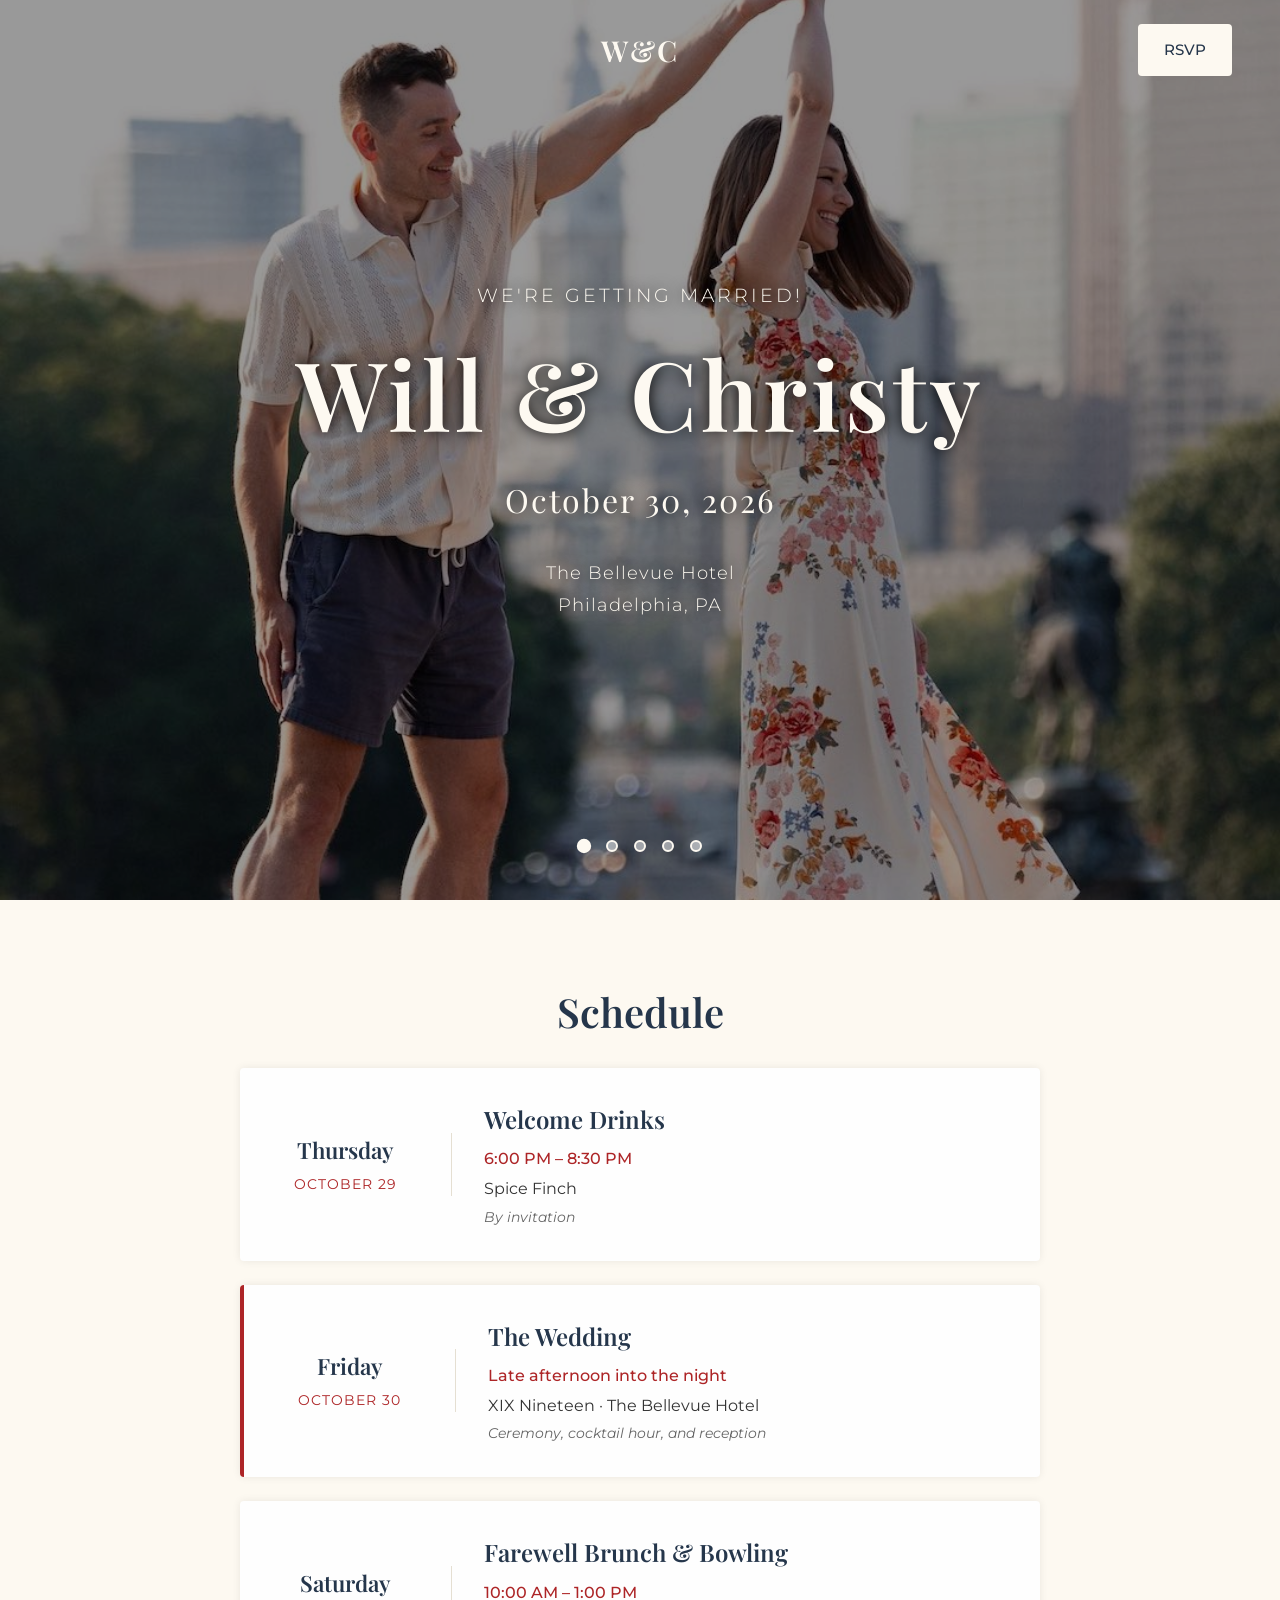
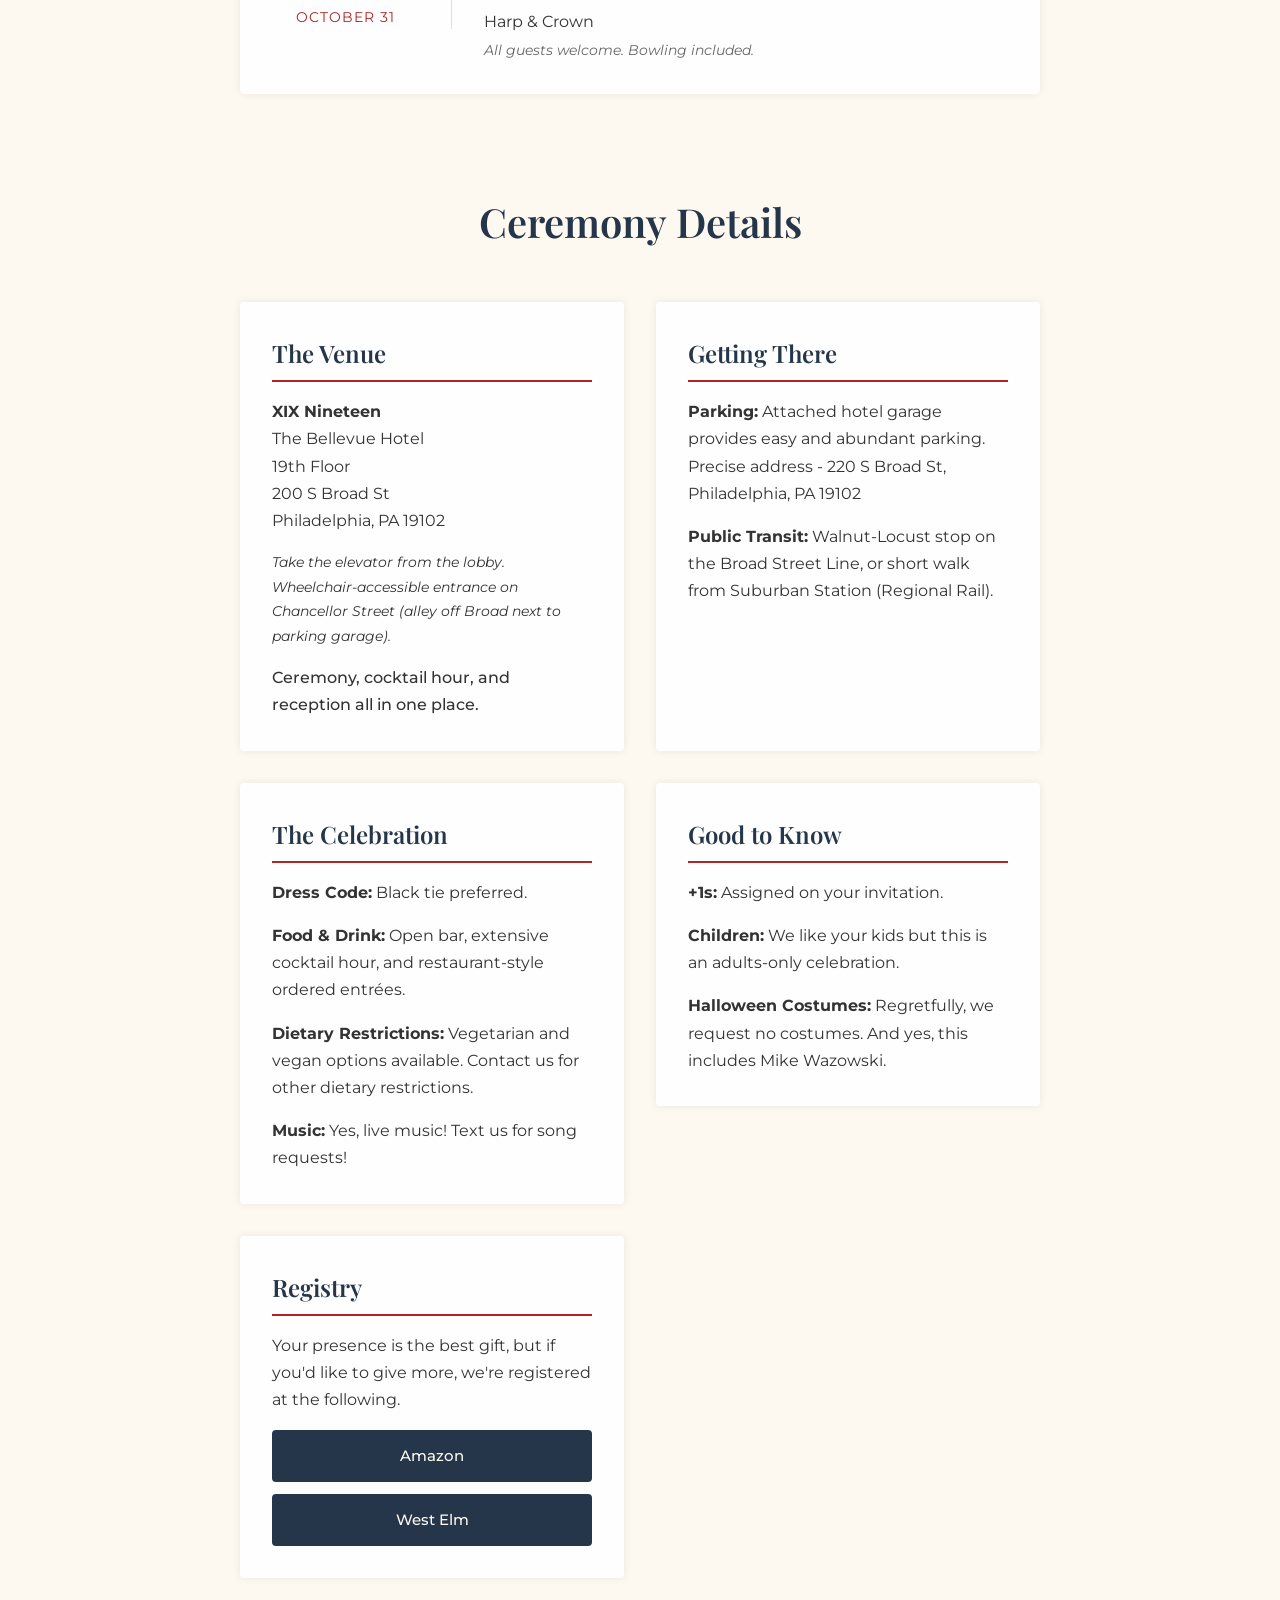
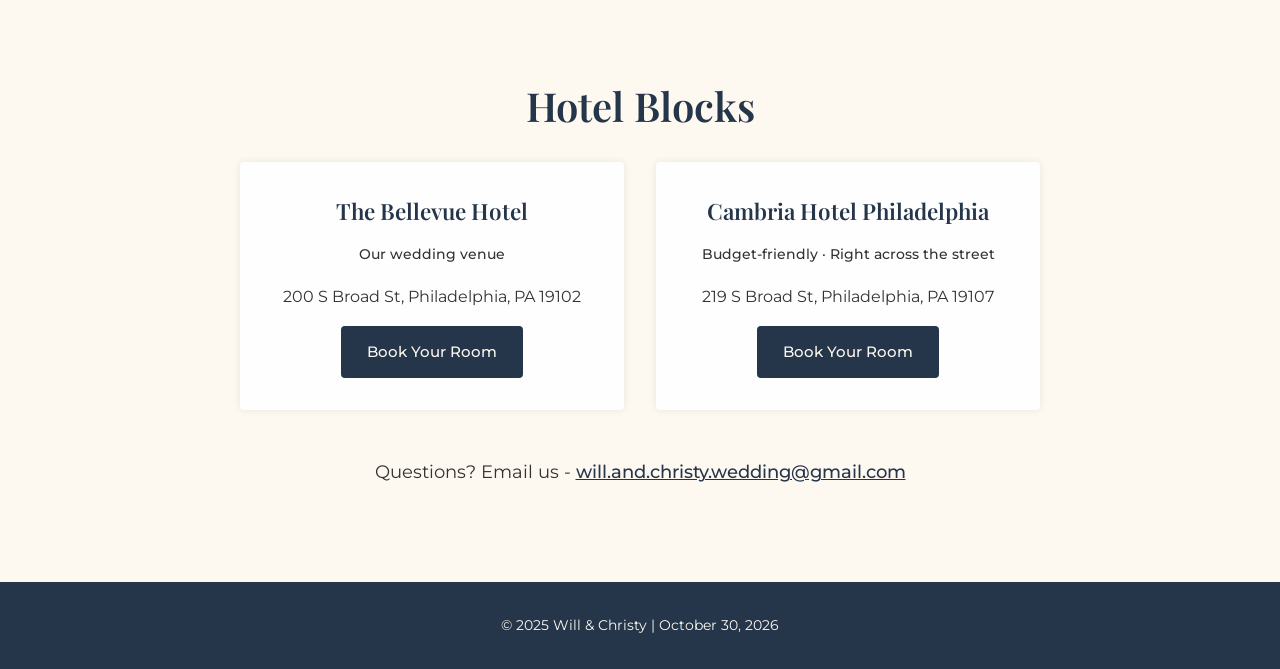
==== index.html @ dd98f9e8 "RSVP functionality" ====
<!DOCTYPE html>
<html lang="en">
<head>
    <meta charset="UTF-8">
    <meta name="viewport" content="width=device-width, initial-scale=1.0">
    <title>Will & Christy | October 30, 2026</title>
    <link rel="icon" href="favicon.svg" type="image/svg+xml">
    <link rel="preconnect" href="https://fonts.googleapis.com">
    <link rel="preconnect" href="https://fonts.gstatic.com" crossorigin>
    <link href="https://fonts.googleapis.com/css2?family=Playfair+Display:wght@400;500;600;700&family=Montserrat:wght@300;400;500;600&display=swap" rel="stylesheet">
    <link rel="stylesheet" href="styles.css">
</head>
<body>
    <nav class="navbar">
        <div class="nav-left"></div>
        <div class="nav-center">
            <div class="logo">W&C</div>
        </div>
        <div class="nav-right">
            <a href="rsvp.html" class="cta-button">RSVP</a>
        </div>
    </nav>

    <section class="hero">
        <div class="hero-overlay"></div>
        <div class="hero-content">
            <p class="hero-subtitle">We're getting married!</p>
            <h1 class="hero-title">Will & Christy</h1>
            <p class="hero-date">October 30, 2026</p>
            <p class="hero-location">The Bellevue Hotel<br>Philadelphia, PA</p>
        </div>
        <div class="carousel-indicators">
            <button class="carousel-dot active" data-slide="0"></button>
            <button class="carousel-dot" data-slide="1"></button>
            <button class="carousel-dot" data-slide="2"></button>
            <button class="carousel-dot" data-slide="3"></button>
            <button class="carousel-dot" data-slide="4"></button>
        </div>
    </section>

    <section id="schedule" class="schedule-section">
        <div class="container">
            <h2>Schedule</h2>
            <div class="schedule-list">
                <div class="schedule-item">
                    <div class="schedule-date">
                        <span class="schedule-day">Thursday</span>
                        <span class="schedule-month">October 29</span>
                    </div>
                    <div class="schedule-details">
                        <h3>Welcome Drinks</h3>
                        <p class="schedule-time">6:00 PM &ndash; 8:30 PM</p>
                        <p class="schedule-location">Spice Finch</p>
                        <p class="schedule-note">By invitation</p>
                    </div>
                </div>
                <div class="schedule-item schedule-item-highlight">
                    <div class="schedule-date">
                        <span class="schedule-day">Friday</span>
                        <span class="schedule-month">October 30</span>
                    </div>
                    <div class="schedule-details">
                        <h3>The Wedding</h3>
                        <p class="schedule-time">Late afternoon into the night</p>
                        <p class="schedule-location">XIX Nineteen &middot; The Bellevue Hotel</p>
                        <p class="schedule-note">Ceremony, cocktail hour, and reception</p>
                    </div>
                </div>
                <div class="schedule-item">
                    <div class="schedule-date">
                        <span class="schedule-day">Saturday</span>
                        <span class="schedule-month">October 31</span>
                    </div>
                    <div class="schedule-details">
                        <h3>Farewell Brunch & Bowling</h3>
                        <p class="schedule-time">10:00 AM &ndash; 1:00 PM</p>
                        <p class="schedule-location">Harp &amp; Crown</p>
                        <p class="schedule-note">All guests welcome. Bowling included.</p>
                    </div>
                </div>
            </div>
        </div>
    </section>

    <section class="details-section">
        <div class="container">
            <h2>Ceremony Details</h2>
            <div class="details-grid">
                <div class="detail-card">
                    <h3>The Venue</h3>
                    <p><strong>XIX Nineteen</strong><br>
                    The Bellevue Hotel<br>
                    19th Floor<br>
                    200 S Broad St<br>
                    Philadelphia, PA 19102</p>
                    <p class="detail-note">Take the elevator from the lobby. Wheelchair-accessible entrance on Chancellor Street (alley off Broad next to parking garage).</p>
                    <p class="detail-highlight">Ceremony, cocktail hour, and reception all in one place.</p>
                </div>

                <div class="detail-card">
                    <h3>Getting There</h3>
                    <p><strong>Parking:</strong> Attached hotel garage provides easy and abundant parking. Precise address - 220 S Broad St, Philadelphia, PA 19102</p>
                    <p><strong>Public Transit:</strong> Walnut-Locust stop on the Broad Street Line, or short walk from Suburban Station (Regional Rail).</p>
                </div>

                <div class="detail-card">
                    <h3>The Celebration</h3>
                    <p><strong>Dress Code:</strong> Black tie preferred.</p>
                    <p><strong>Food & Drink:</strong> Open bar, extensive cocktail hour, and restaurant-style ordered entrées.</p>
                    <p><strong>Dietary Restrictions:</strong> Vegetarian and vegan options available. Contact us for other dietary restrictions.</p>
                    <p><strong>Music:</strong> Yes, live music! Text us for song requests!</p>
                </div>

                <div class="detail-card halloween-card">
                    <img src="images/mike.png" alt="" class="mike-easter-egg">
                    <div class="card-content">
                        <h3>Good to Know</h3>
                        <p><strong>+1s:</strong> Assigned on your invitation.</p>
                        <p><strong>Children:</strong> We like your kids but this is an adults-only celebration.</p>
                        <p><strong>Halloween Costumes:</strong> Regretfully, we request no costumes. And yes, this includes Mike Wazowski.</p>
                    </div>
                </div>

                <div class="detail-card" id="registry">
                    <h3>Registry</h3>
                    <p>Your presence is the best gift, but if you'd like to give more, we're registered at the following.</p>
                    <div class="registry-links">
                        <a href="https://www.amazon.com/wedding/guest-view/2G6F0U8JS3A0" target="_blank" rel="noopener noreferrer" class="registry-link">Amazon</a>
                        <a href="https://www.westelm.com/registry/jnvdwx8xzk/registry-list.html" target="_blank" rel="noopener noreferrer" class="registry-link">West Elm</a>
                    </div>
                </div>
            </div>
        </div>
    </section>

    <section id="hotels" class="hotel-section">
        <div class="container">
            <h2>Hotel Blocks</h2>
            <div class="hotel-grid">
                <div class="hotel-card">
                    <h3>The Bellevue Hotel</h3>
                    <p class="hotel-highlight">Our wedding venue</p>
                    <p>200 S Broad St, Philadelphia, PA 19102</p>
                    <a href="https://www.hyatt.com/events/en-US/group-booking/PHLPH/G-COVE" target="_blank" rel="noopener noreferrer" class="hotel-book-button">Book Your Room</a>
                </div>
                <div class="hotel-card">
                    <h3>Cambria Hotel Philadelphia</h3>
                    <p class="hotel-highlight">Budget-friendly &middot; Right across the street </p>
                    <p>219 S Broad St, Philadelphia, PA 19107</p>
                    <a href="https://www.choicehotels.com/reservations/groups/KO00Q4" target="_blank" rel="noopener noreferrer" class="hotel-book-button">Book Your Room</a>
                </div>
            </div>
            <p class="contact-note">Questions? Email us - <a href="mailto:will.and.christy.wedding@gmail.com">will.and.christy.wedding@gmail.com</a></p>
        </div>
    </section>

    <footer class="footer">
        <p>&copy; 2025 Will & Christy | October 30, 2026</p>
    </footer>

    <script src="js/main.js"></script>
    <script async src="https://www.googletagmanager.com/gtag/js?id=G-J6Q03JNS0K"></script>
    <script>window.dataLayer = window.dataLayer || [];function gtag(){dataLayer.push(arguments);}gtag('js', new Date());gtag('config', 'G-J6Q03JNS0K');</script>
</body>
</html>
---- styles.css ----
/* ===================================
   CSS Variables - Color Palette
   =================================== */
:root {
    --primary: #25364b;
    --light: #fdf9f1;
    --tertiary: #ad2527;
    --white: #FEFEFE;
    --hero-overlay: rgba(0, 0, 0, 0.4);
    --border-radius: 4px;
}

/* ===================================
   Global Styles
   =================================== */
* {
    margin: 0;
    padding: 0;
    box-sizing: border-box;
}

body {
    font-family: 'Montserrat', sans-serif;
    color: #333;
    line-height: 1.6;
}

h1, h2, h3, h4, h5, h6 {
    font-family: 'Playfair Display', serif;
    font-weight: 600;
}

a {
    text-decoration: none;
    color: inherit;
}

/* ===================================
   Navigation Bar
   =================================== */
.navbar {
    position: absolute;
    top: 0;
    left: 0;
    right: 0;
    display: flex;
    justify-content: space-between;
    align-items: center;
    padding: 1.5rem 3rem;
    z-index: 1000;
    background: transparent;
}

.nav-left,
.nav-center,
.nav-right {
    flex: 1;
}

.nav-center {
    display: flex;
    justify-content: center;
}

.nav-right {
    display: flex;
    justify-content: flex-end;
}

.logo {
    font-family: 'Playfair Display', serif;
    font-size: 1.8rem;
    font-weight: 600;
    color: var(--light);
    letter-spacing: 2px;
}

.cta-button {
    background-color: var(--light);
    color: var(--primary);
    padding: 0.75rem 1.5rem;
    border-radius: var(--border-radius);
    font-weight: 500;
    font-size: 0.95rem;
    transition: all 0.3s ease;
    border: 2px solid var(--light);
}

.cta-button:hover {
    background-color: transparent;
    color: var(--light);
    border-color: var(--light);
}

/* ===================================
   Hero Section
   =================================== */
.hero {
    position: relative;
    height: 100vh;
    display: flex;
    align-items: center;
    justify-content: center;
    background-image: url('images/hero-1-landscape.jpeg');
    background-size: cover;
    background-position: center;
    background-repeat: no-repeat;
}

@media (orientation: portrait) {
    .hero {
        background-image: url('images/hero-1-portrait.jpeg');
    }
}

.hero::before {
    content: '';
    position: absolute;
    top: 0;
    left: 0;
    right: 0;
    bottom: 0;
    background-size: cover;
    background-position: center;
    background-repeat: no-repeat;
    opacity: 0;
    transition: opacity 0.5s ease-in-out;
    z-index: 0;
}

.hero-overlay {
    position: absolute;
    top: 0;
    left: 0;
    right: 0;
    bottom: 0;
    background: var(--hero-overlay);
}

.hero-content {
    position: relative;
    z-index: 1;
    text-align: center;
    color: var(--light);
    padding: 2rem;
    text-shadow: 0px 0px 15px #000000;
}

.hero-subtitle {
    font-family: 'Montserrat', sans-serif;
    font-size: 1.2rem;
    font-weight: 300;
    letter-spacing: 3px;
    text-transform: uppercase;
    margin-bottom: 1.5rem;
}

.hero-title {
    font-family: 'Playfair Display', serif;
    font-size: 6rem;
    font-weight: 600;
    letter-spacing: 4px;
    margin-bottom: 1.5rem;
    line-height: 1.2;
}

.hero-date {
    font-family: 'Playfair Display', serif;
    font-size: 2rem;
    font-weight: 400;
    letter-spacing: 2px;
    margin-bottom: 2rem;
}

.hero-location {
    font-family: 'Montserrat', sans-serif;
    font-size: 1.1rem;
    font-weight: 300;
    letter-spacing: 1px;
    line-height: 1.8;
}

/* Carousel Indicators */
.carousel-indicators {
    position: absolute;
    bottom: 3rem;
    left: 50%;
    transform: translateX(-50%);
    display: flex;
    gap: 1rem;
    z-index: 2;
}

.carousel-dot {
    width: 12px;
    height: 12px;
    border-radius: 50%;
    background-color: rgba(255, 255, 255, 0.5);
    border: 2px solid var(--light);
    cursor: pointer;
    transition: all 0.3s ease;
    padding: 0;
}

.carousel-dot:hover {
    background-color: rgba(255, 255, 255, 0.8);
    transform: scale(1.2);
}

.carousel-dot.active {
    background-color: var(--light);
    transform: scale(1.2);
}

/* ===================================
   Event Details Section
   =================================== */
.details-section {
    padding: 3rem 2rem;
    background-color: var(--light);
}

.details-section h2 {
    font-size: 2.5rem;
    color: var(--primary);
    text-align: center;
    margin-bottom: 3rem;
}

.details-grid {
    display: grid;
    grid-template-columns: repeat(auto-fit, minmax(300px, 1fr));
    gap: 2rem;
    max-width: 1200px;
    margin: 0 auto;
}

.detail-card {
    background-color: var(--white);
    padding: 2rem;
    border-radius: var(--border-radius);
    box-shadow: 0 0 8px rgba(0, 0, 0, 0.08);
}

.detail-card h3 {
    font-size: 1.5rem;
    color: var(--primary);
    margin-bottom: 1rem;
    border-bottom: 2px solid var(--tertiary);
    padding-bottom: 0.5rem;
}

.detail-card p {
    margin-bottom: 1rem;
    line-height: 1.7;
    color: #333;
}

.detail-card p:last-child {
    margin-bottom: 0;
}

.detail-note {
    font-size: 0.9rem;
    color: #666;
    font-style: italic;
}

.detail-highlight {
    color: var(--tertiary);
    font-weight: 500;
}

.detail-card.coming-soon {
    border: 2px dashed #cfc5b6;
}

.detail-card ul {
    list-style: none;
    padding: 0;
    margin: 0;
}

.detail-card ul li {
    padding: 0.5rem 0;
    padding-left: 1.5rem;
    position: relative;
}

.detail-card ul li::before {
    content: "•";
    position: absolute;
    left: 0;
    color: var(--tertiary);
    font-weight: bold;
}

.halloween-card {
    position: relative;
    overflow: visible;
    background: transparent;
    box-shadow: none;
    padding: 0!important;
}

.halloween-card .card-content {
    background-color: var(--white);
    padding: 2rem;
    border-radius: var(--border-radius);
    box-shadow: 0 0 8px rgba(0, 0, 0, 0.08);
    position: relative;
    z-index: 2;
}

.mike-easter-egg {
    top: 0;
    left: 10px;
    position: absolute;
    width: 80px;
    height: auto;
    transform: rotate(-35deg);
    position: absolute;
    z-index: 1;
    pointer-events: none;
}

/* ===================================
   Schedule Section
   =================================== */
.schedule-section {
    padding: 5rem 2rem 3rem 2rem;
    background-color: var(--light);
    text-align: center;
}

.schedule-section h2 {
    font-size: 2.5rem;
    color: var(--primary);
    margin-bottom: 1.5rem;
}

.schedule-section > .container > p {
    font-size: 1.1rem;
    margin-bottom: 2.5rem;
}

.schedule-list {
    display: flex;
    flex-direction: column;
    gap: 1.5rem;
    text-align: left;
}

.schedule-item {
    background-color: var(--white);
    padding: 2rem;
    border-radius: var(--border-radius);
    box-shadow: 0 0 8px rgba(0, 0, 0, 0.08);
    display: grid;
    grid-template-columns: 180px 1fr;
    gap: 2rem;
    align-items: center;
}

.schedule-item-highlight {
    border-left: 4px solid var(--tertiary);
}

.schedule-date {
    display: flex;
    flex-direction: column;
    align-items: center;
    text-align: center;
    padding-right: 2rem;
    border-right: 1px solid #e5dfd2;
}

.schedule-day {
    font-family: 'Playfair Display', serif;
    font-size: 1.4rem;
    color: var(--primary);
    font-weight: 600;
}

.schedule-month {
    font-family: 'Montserrat', sans-serif;
    font-size: 0.9rem;
    color: var(--tertiary);
    letter-spacing: 1px;
    text-transform: uppercase;
    margin-top: 0.25rem;
}

.schedule-details h3 {
    font-family: 'Playfair Display', serif;
    font-size: 1.5rem;
    color: var(--primary);
    margin-bottom: 0.5rem;
}

.schedule-time {
    color: var(--tertiary);
    font-weight: 500;
    margin-bottom: 0.25rem !important;
}

.schedule-location {
    color: #333;
    margin-bottom: 0.25rem !important;
}

.schedule-note {
    font-size: 0.9rem;
    color: #666;
    font-style: italic;
    margin-bottom: 0 !important;
}

/* ===================================
   Registry Card
   =================================== */
.registry-links {
    display: flex;
    flex-direction: column;
    gap: 0.75rem;
    margin-top: 1rem;
}

.registry-link {
    display: block;
    background-color: var(--primary);
    color: var(--light);
    padding: 0.75rem 1.5rem;
    border-radius: var(--border-radius);
    font-weight: 500;
    font-size: 0.95rem;
    text-align: center;
    transition: all 0.3s ease;
    border: 2px solid var(--primary);
}

.registry-link:hover {
    background-color: transparent;
    color: var(--primary);
}

/* ===================================
   Hotel Blocks Section
   =================================== */
.hotel-section {
    padding: 3rem 2rem 4rem 2rem;
    background-color: var(--light);
    text-align: center;
}

.container {
    max-width: 800px;
    margin: 0 auto;
}

.hotel-section h2 {
    font-size: 2.5rem;
    color: var(--primary);
    margin-bottom: 1.5rem;
}

.hotel-section > .container > p {
    font-size: 1.1rem;
    margin-bottom: 2rem;
}

.hotel-grid {
    display: grid;
    grid-template-columns: 1fr 1fr;
    gap: 2rem;
    margin-bottom: 2rem;
}

.hotel-card {
    background-color: var(--white);
    padding: 2rem;
    border-radius: var(--border-radius);
    box-shadow: 0 0 8px rgba(0, 0, 0, 0.08);
}

.hotel-card h3 {
    font-family: 'Playfair Display', serif;
    font-size: 1.4rem;
    color: var(--primary);
    margin-bottom: 0.75rem;
}

.hotel-highlight {
    color: var(--tertiary);
    font-weight: 500;
    font-size: 0.9rem;
    margin-bottom: 0.5rem;
}

.hotel-card p {
    margin-bottom: 1rem;
    line-height: 1.7;
    color: #333;
}

.hotel-book-button {
    display: inline-block;
    background-color: var(--primary);
    color: var(--light);
    padding: 0.75rem 1.5rem;
    border-radius: var(--border-radius);
    font-weight: 500;
    font-size: 0.95rem;
    transition: all 0.3s ease;
    border: 2px solid var(--primary);
}

.hotel-book-button:hover {
    background-color: transparent;
    color: var(--primary);
}

.hotel-coming-soon {
    display: inline-block;
    font-style: italic;
    color: #999;
    font-size: 0.9rem;
    padding: 0.75rem 0;
}

.contact-note {
    font-size: 0.95rem;
    margin-top: 3rem;
}

.contact-note a {
    color: var(--primary);
    font-weight: 500;
    text-decoration: underline;
}

.contact-note a:hover {
    color: var(--tertiary);
}

/* ===================================
   Footer
   =================================== */
.footer {
    background-color: var(--primary);
    color: var(--light);
    text-align: center;
    padding: 2rem;
    font-size: 0.9rem;
}

/* ===================================
   Responsive Design - Mobile
   =================================== */
@media (max-width: 768px) {
    .navbar {
        padding: 1rem 1.5rem;
        flex-wrap: wrap;
    }

    .logo {
        font-size: 1.4rem;
    }

    .cta-button {
        padding: 0.6rem 1rem;
        font-size: 0.85rem;
    }

    .hero-subtitle {
        font-size: 0.9rem;
        letter-spacing: 2px;
    }

    .hero-title {
        font-size: 3rem;
        letter-spacing: 2px;
        /* idk why but it looks not centered horizontally. I measured it and it actually is centered. Optical illusion. */
        transform: translate(1px, 0);
    }

    .hero-date {
        font-size: 1.3rem;
    }

    .hero-location {
        font-size: 0.95rem;
    }

    .hotel-section {
        padding: 2rem 1.5rem;
    }

    .hotel-section h2 {
        font-size: 2rem;
    }

    .hotel-grid {
        grid-template-columns: 1fr;
    }

    .schedule-section {
        padding: 3rem 1.5rem 2rem 1.5rem;
    }

    .schedule-section h2 {
        font-size: 2rem;
    }

    .schedule-item {
        grid-template-columns: 1fr;
        gap: 1rem;
        padding: 1.5rem;
    }

    .schedule-date {
        flex-direction: row;
        justify-content: center;
        gap: 0.5rem;
        padding-right: 0;
        padding-bottom: 1rem;
        border-right: none;
        border-bottom: 1px solid #e5dfd2;
    }

    .schedule-month {
        margin-top: 0;
    }

    .schedule-details h3 {
        font-size: 1.3rem;
    }

    .details-section {
        padding: 3rem 1.5rem;
    }

    .details-section h2 {
        font-size: 2rem;
    }

    .details-grid {
        grid-template-columns: 1fr;
        gap: 1.5rem;
    }

    .detail-card {
        padding: 1.5rem;
    }

    .detail-card h3 {
        font-size: 1.3rem;
    }

    .carousel-indicators {
        bottom: 2rem;
        gap: 0.8rem;
    }

    .carousel-dot {
        width: 10px;
        height: 10px;
    }
}

@media (max-width: 480px) {
    .navbar {
        padding: 1rem;
    }

    .nav-left {
        display: none;
    }

    .nav-center,
    .nav-right {
        flex: 1;
    }

    .logo {
        font-size: 1.2rem;
    }

    .cta-button {
        padding: 0.5rem 0.8rem;
        font-size: 0.75rem;
    }

    .hero-title {
        font-size: 2.5rem;
    }

    .hero-date {
        font-size: 1.1rem;
    }

    .hotel-card {
        padding: 1.5rem;
    }

    .details-section {
        padding: 2rem 1rem;
    }

    .details-section h2 {
        font-size: 1.8rem;
        margin-bottom: 2rem;
    }

    .details-grid {
        gap: 1rem;
    }

    .detail-card {
        padding: 1.25rem;
    }

    .detail-card h3 {
        font-size: 1.2rem;
    }
}

/* ===================================
   RSVP Page
   =================================== */
.rsvp-body {
    background-color: var(--light);
    min-height: 100vh;
    display: flex;
    flex-direction: column;
}

.navbar-solid {
    position: relative;
    background-color: var(--primary);
}

.logo-dark {
    color: var(--light);
}

.cta-button-dark {
    background-color: transparent;
    color: var(--light);
    border-color: var(--light);
}

.cta-button-dark:hover {
    background-color: var(--light);
    color: var(--primary);
}

.rsvp-hero {
    background-color: var(--primary);
    color: var(--light);
    text-align: center;
    padding: 3rem 2rem 4rem 2rem;
}

.rsvp-hero-subtitle {
    font-family: 'Montserrat', sans-serif;
    font-size: 0.95rem;
    font-weight: 300;
    letter-spacing: 3px;
    text-transform: uppercase;
    margin-bottom: 1rem;
    opacity: 0.85;
}

.rsvp-hero-title {
    font-family: 'Playfair Display', serif;
    font-size: 4.5rem;
    font-weight: 600;
    letter-spacing: 4px;
    line-height: 1;
}

.rsvp-main {
    flex: 1;
    padding: 3rem 2rem 4rem 2rem;
}

.rsvp-card {
    background-color: var(--white);
    padding: 2.5rem;
    border-radius: var(--border-radius);
    box-shadow: 0 0 8px rgba(0, 0, 0, 0.08);
    max-width: 720px;
    margin: 0 auto;
}

.rsvp-card h2 {
    font-size: 1.75rem;
    color: var(--primary);
    margin-bottom: 1rem;
    border-bottom: 2px solid var(--tertiary);
    padding-bottom: 0.5rem;
}

.rsvp-card p {
    margin-bottom: 1rem;
    line-height: 1.7;
}

.rsvp-card p:last-child {
    margin-bottom: 0;
}

.rsvp-form {
    margin-top: 1.5rem;
    display: flex;
    flex-direction: column;
    gap: 1.5rem;
}

.rsvp-label {
    font-size: 0.9rem;
    font-weight: 500;
    letter-spacing: 1px;
    text-transform: uppercase;
    color: var(--primary);
    margin-bottom: -0.75rem;
}

.rsvp-input,
.rsvp-textarea {
    width: 100%;
    padding: 0.85rem 1rem;
    font-family: 'Montserrat', sans-serif;
    font-size: 1rem;
    color: #333;
    background-color: var(--light);
    border: 1px solid #d9d2c4;
    border-radius: var(--border-radius);
    transition: border-color 0.2s ease, box-shadow 0.2s ease;
}

.rsvp-input:focus,
.rsvp-textarea:focus {
    outline: none;
    border-color: var(--primary);
    box-shadow: 0 0 0 3px rgba(37, 54, 75, 0.12);
}

.rsvp-textarea {
    resize: vertical;
    min-height: 100px;
}

.rsvp-button {
    background-color: var(--primary);
    color: var(--light);
    padding: 0.85rem 1.75rem;
    border-radius: var(--border-radius);
    font-weight: 500;
    font-size: 1rem;
    font-family: 'Montserrat', sans-serif;
    letter-spacing: 0.5px;
    border: 2px solid var(--primary);
    cursor: pointer;
    transition: all 0.3s ease;
    align-self: flex-start;
}

.rsvp-button:hover:not(:disabled) {
    background-color: transparent;
    color: var(--primary);
}

.rsvp-button:disabled {
    opacity: 0.6;
    cursor: not-allowed;
}

.rsvp-button-link {
    display: inline-block;
    text-align: center;
}

.rsvp-text-link {
    color: var(--primary);
    text-decoration: underline;
    font-size: 0.95rem;
}

.rsvp-text-link:hover {
    color: var(--tertiary);
}

.rsvp-inline-error {
    color: var(--tertiary);
    font-size: 0.95rem;
    margin-top: -0.5rem;
}

.rsvp-event {
    border: none;
    border-top: 1px solid #e5dfd2;
    padding: 1.5rem 0 0 0;
    margin: 0;
}

.rsvp-event:first-of-type {
    border-top: none;
    padding-top: 0;
}

.rsvp-event-title {
    font-family: 'Playfair Display', serif;
    font-size: 1.4rem;
    color: var(--primary);
    font-weight: 600;
    margin-bottom: 0.25rem;
    padding: 0;
}

.rsvp-event-meta {
    font-size: 0.9rem;
    color: #666;
    font-style: italic;
    margin-bottom: 1rem !important;
}

.rsvp-people {
    display: flex;
    flex-direction: column;
    gap: 0.75rem;
}

.rsvp-person {
    display: flex;
    align-items: center;
    justify-content: space-between;
    gap: 1rem;
    flex-wrap: wrap;
}

.rsvp-person-name {
    font-weight: 500;
    color: var(--primary);
}

.rsvp-choices {
    display: flex;
    gap: 0.5rem;
}

.rsvp-choice {
    position: relative;
    display: inline-flex;
    align-items: center;
    justify-content: center;
    padding: 0.5rem 1.1rem;
    border: 1px solid #d9d2c4;
    border-radius: var(--border-radius);
    background-color: var(--light);
    font-size: 0.9rem;
    cursor: pointer;
    transition: all 0.2s ease;
    min-width: 120px;
}

.rsvp-choice input {
    position: absolute;
    opacity: 0;
    pointer-events: none;
}

.rsvp-choice:hover {
    border-color: var(--primary);
}

.rsvp-choice:has(input:checked) {
    background-color: var(--primary);
    color: var(--light);
    border-color: var(--primary);
}

.rsvp-choice:focus-within {
    box-shadow: 0 0 0 3px rgba(37, 54, 75, 0.18);
}

@media (max-width: 600px) {
    .rsvp-hero {
        padding: 2rem 1.5rem 3rem 1.5rem;
    }

    .rsvp-hero-title {
        font-size: 3rem;
        letter-spacing: 2px;
    }

    .rsvp-main {
        padding: 2rem 1rem 3rem 1rem;
    }

    .rsvp-card {
        padding: 1.5rem;
    }

    .rsvp-card h2 {
        font-size: 1.4rem;
    }

    .rsvp-event-title {
        font-size: 1.2rem;
    }

    .rsvp-person {
        flex-direction: column;
        align-items: flex-start;
        gap: 0.5rem;
    }

    .rsvp-choices {
        width: 100%;
    }

    .rsvp-choice {
        flex: 1;
        min-width: 0;
        padding: 0.6rem 0.5rem;
    }

    .rsvp-button {
        width: 100%;
    }
}
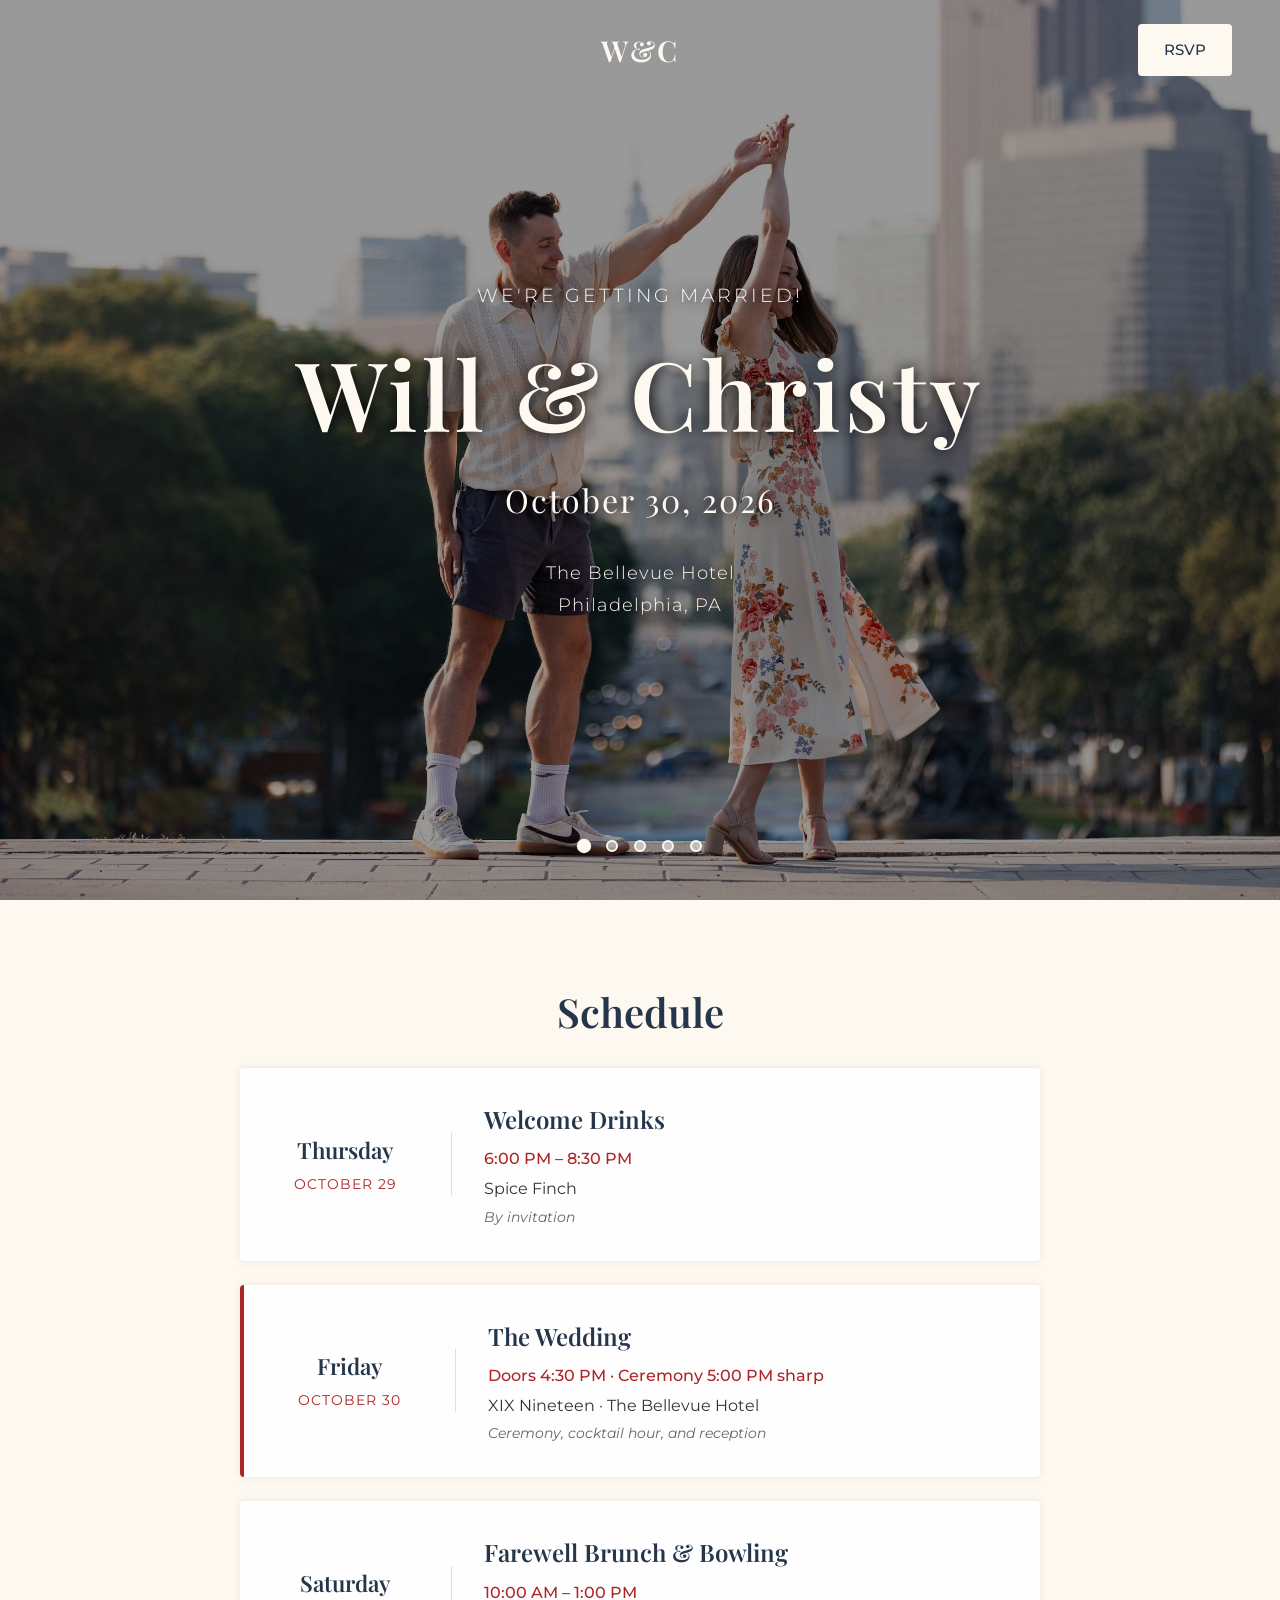
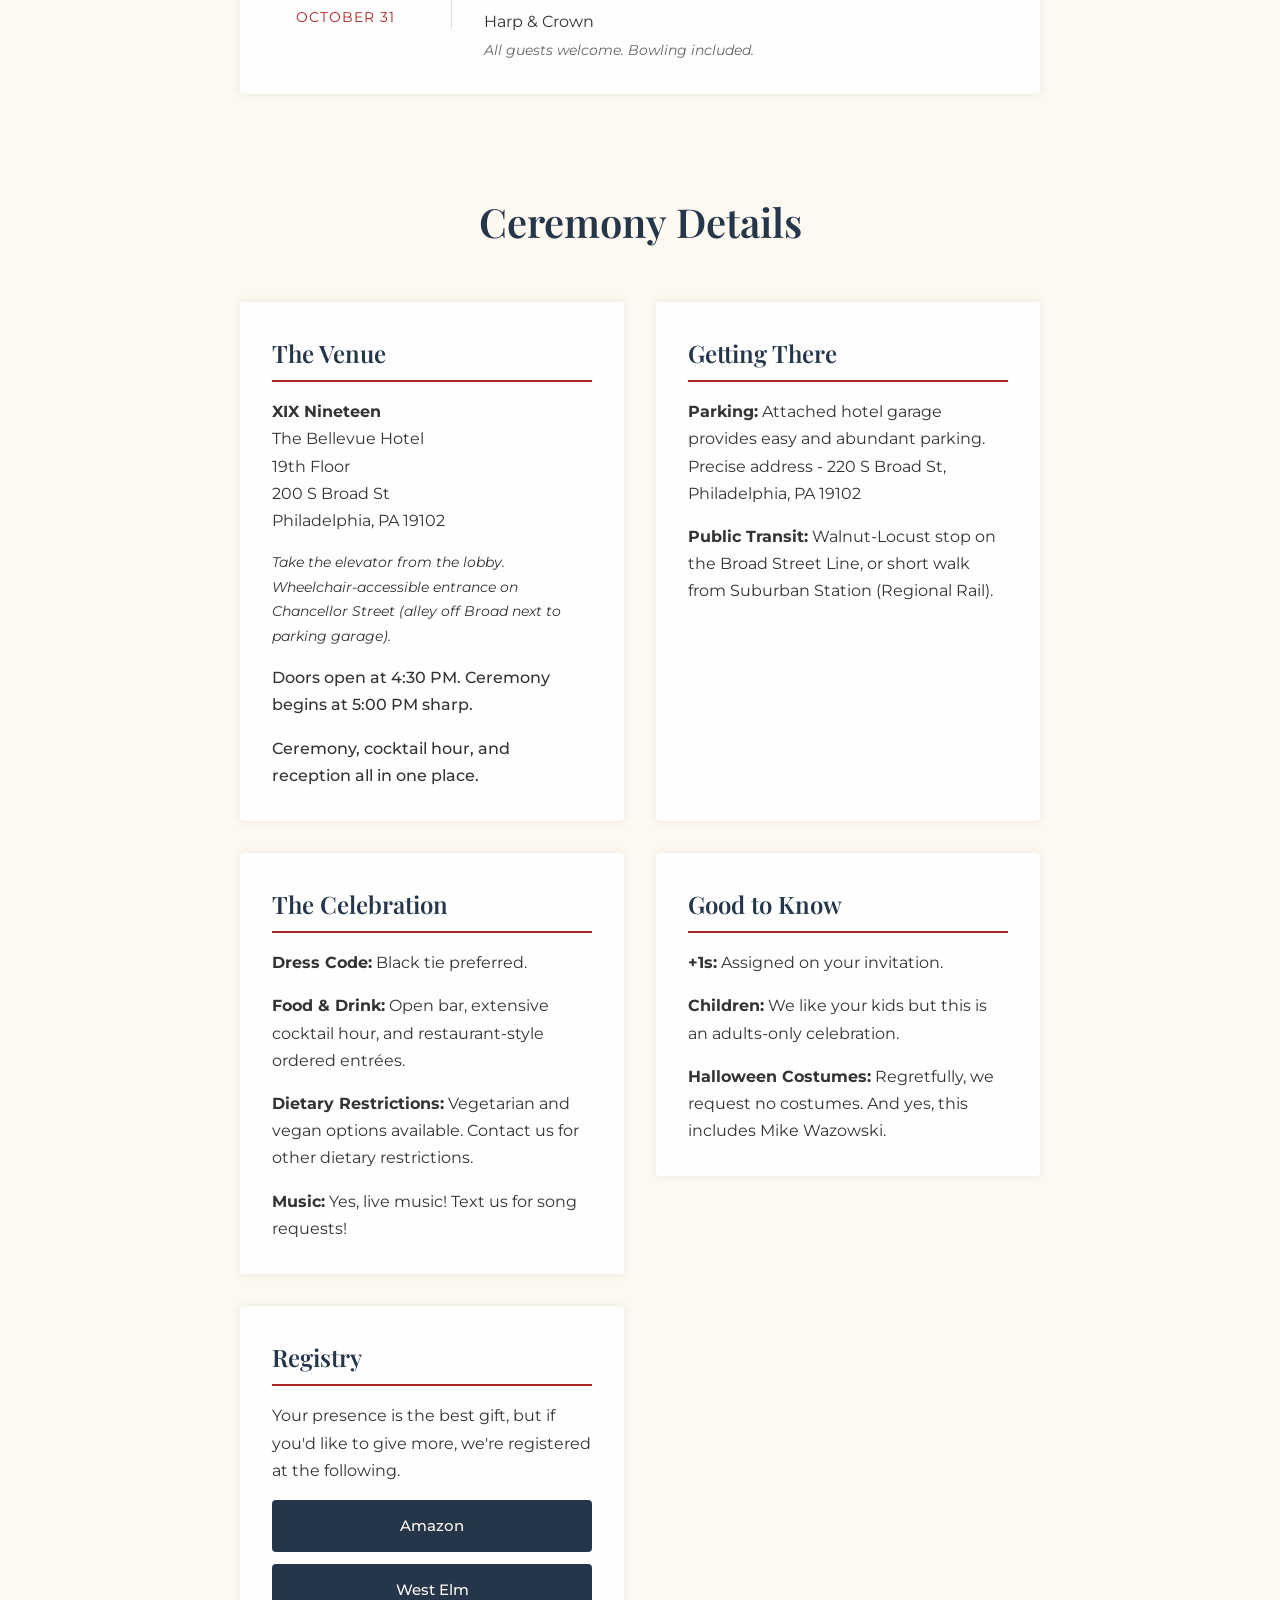
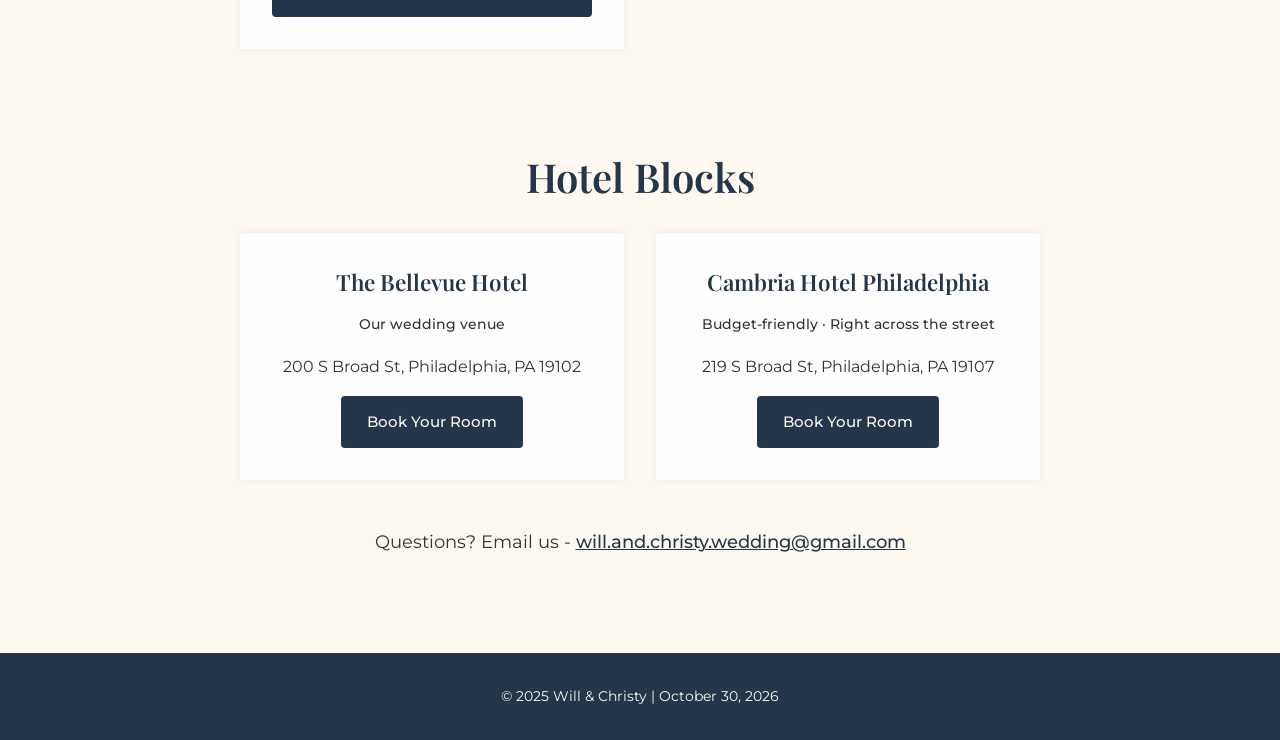
==== commit 55f60fc0: "timing updates" ====
--- a/index.html
+++ b/index.html
@@ -17,7 +17,7 @@
             <div class="logo">W&C</div>
         </div>
         <div class="nav-right">
-            <a href="rsvp.html" class="cta-button">RSVP</a>
+            <a href="rsvp" class="cta-button">RSVP</a>
         </div>
     </nav>
 
@@ -61,7 +61,7 @@
                     </div>
                     <div class="schedule-details">
                         <h3>The Wedding</h3>
-                        <p class="schedule-time">Late afternoon into the night</p>
+                        <p class="schedule-time">Doors 4:30 PM &middot; Ceremony 5:00 PM sharp</p>
                         <p class="schedule-location">XIX Nineteen &middot; The Bellevue Hotel</p>
                         <p class="schedule-note">Ceremony, cocktail hour, and reception</p>
                     </div>
@@ -94,6 +94,7 @@
                     200 S Broad St<br>
                     Philadelphia, PA 19102</p>
                     <p class="detail-note">Take the elevator from the lobby. Wheelchair-accessible entrance on Chancellor Street (alley off Broad next to parking garage).</p>
+                    <p class="detail-highlight">Doors open at 4:30 PM. Ceremony begins at 5:00 PM sharp.</p>
                     <p class="detail-highlight">Ceremony, cocktail hour, and reception all in one place.</p>
                 </div>
 
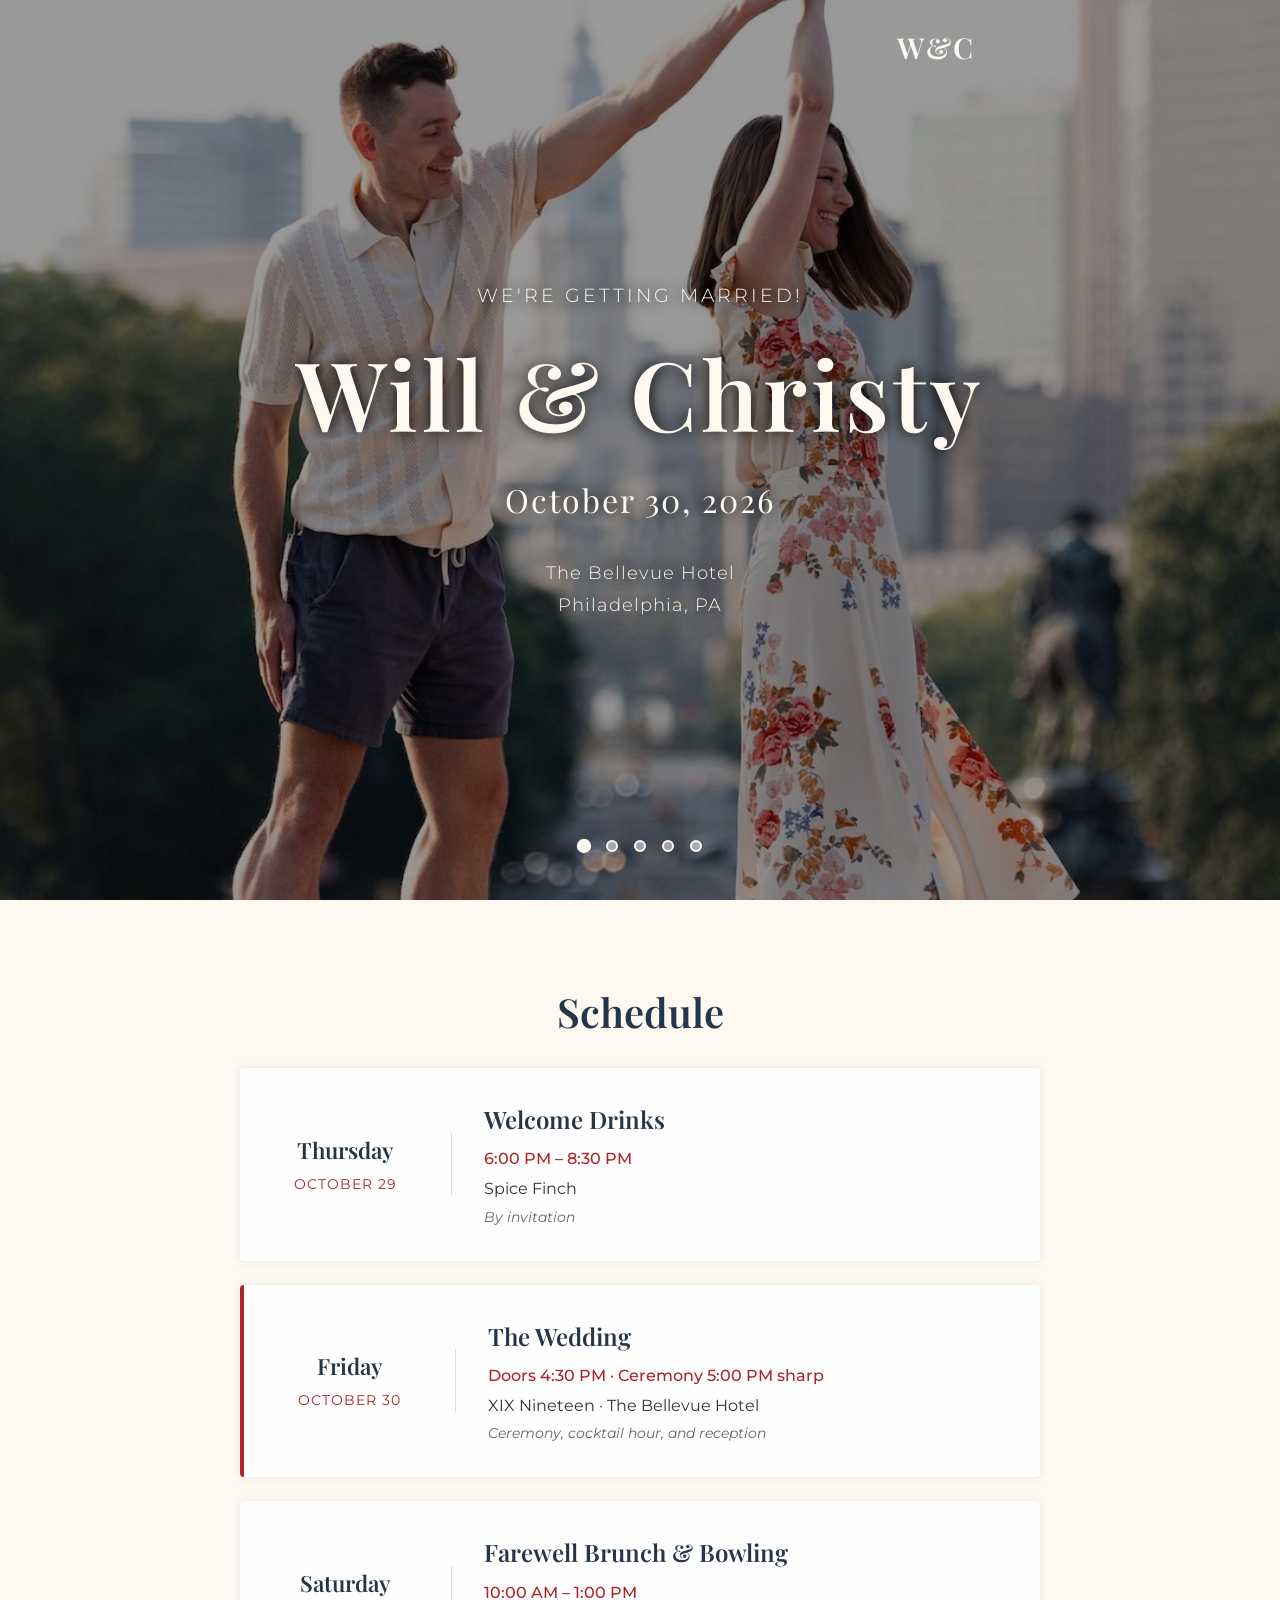
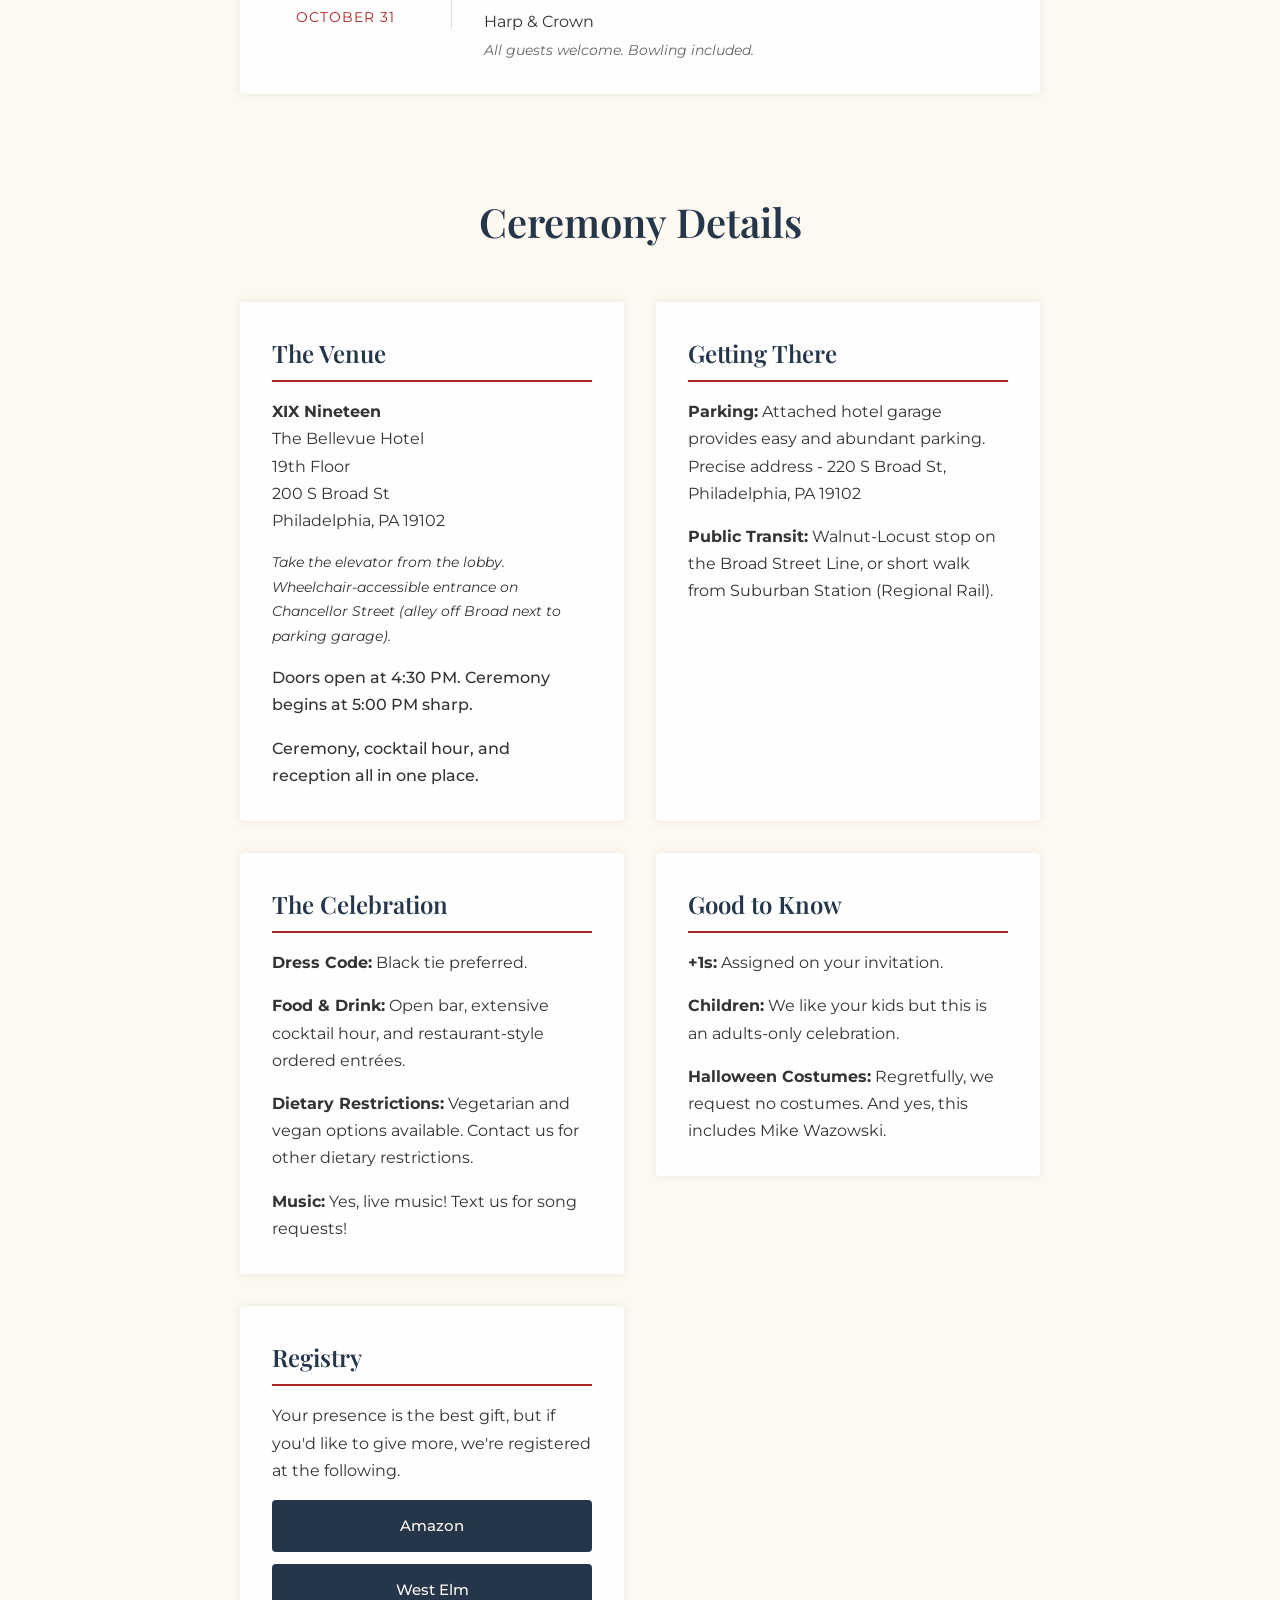
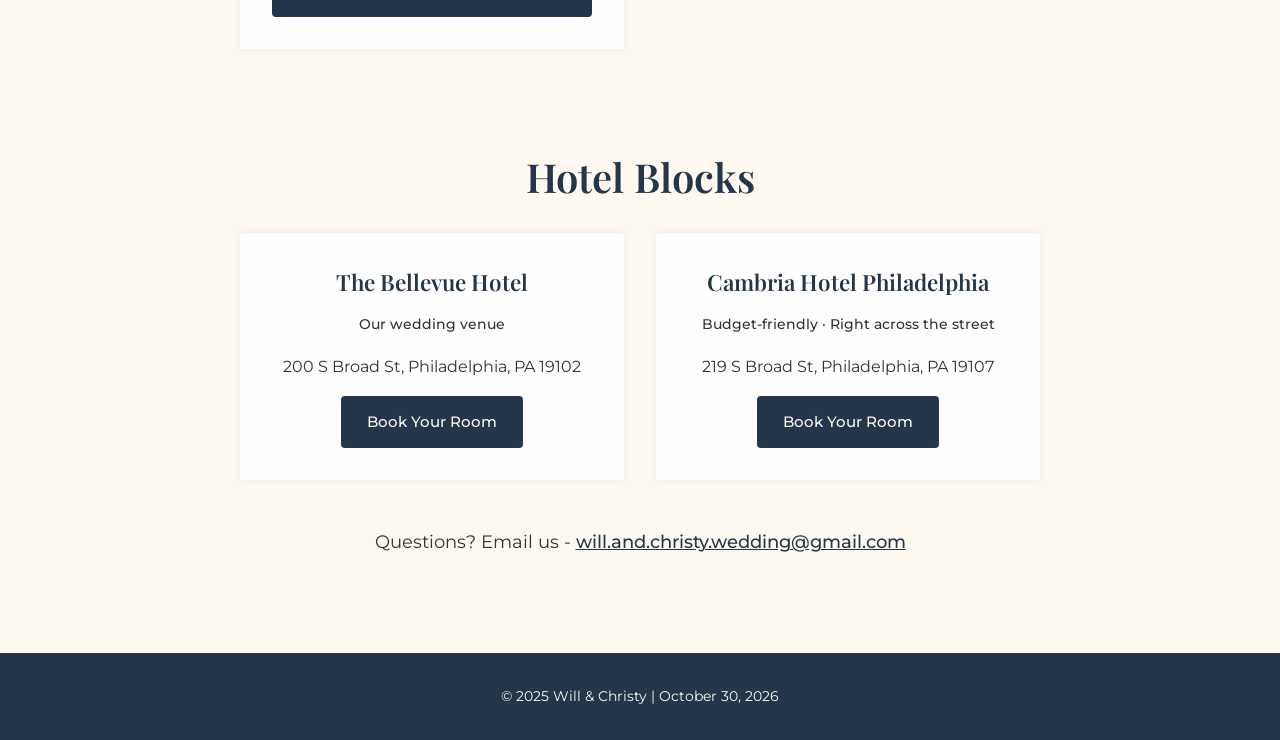
==== commit be976b04: "Removing RSVP button" ====
--- a/index.html
+++ b/index.html
@@ -15,9 +15,6 @@
         <div class="nav-left"></div>
         <div class="nav-center">
             <div class="logo">W&C</div>
-        </div>
-        <div class="nav-right">
-            <a href="rsvp" class="cta-button">RSVP</a>
         </div>
     </nav>
 
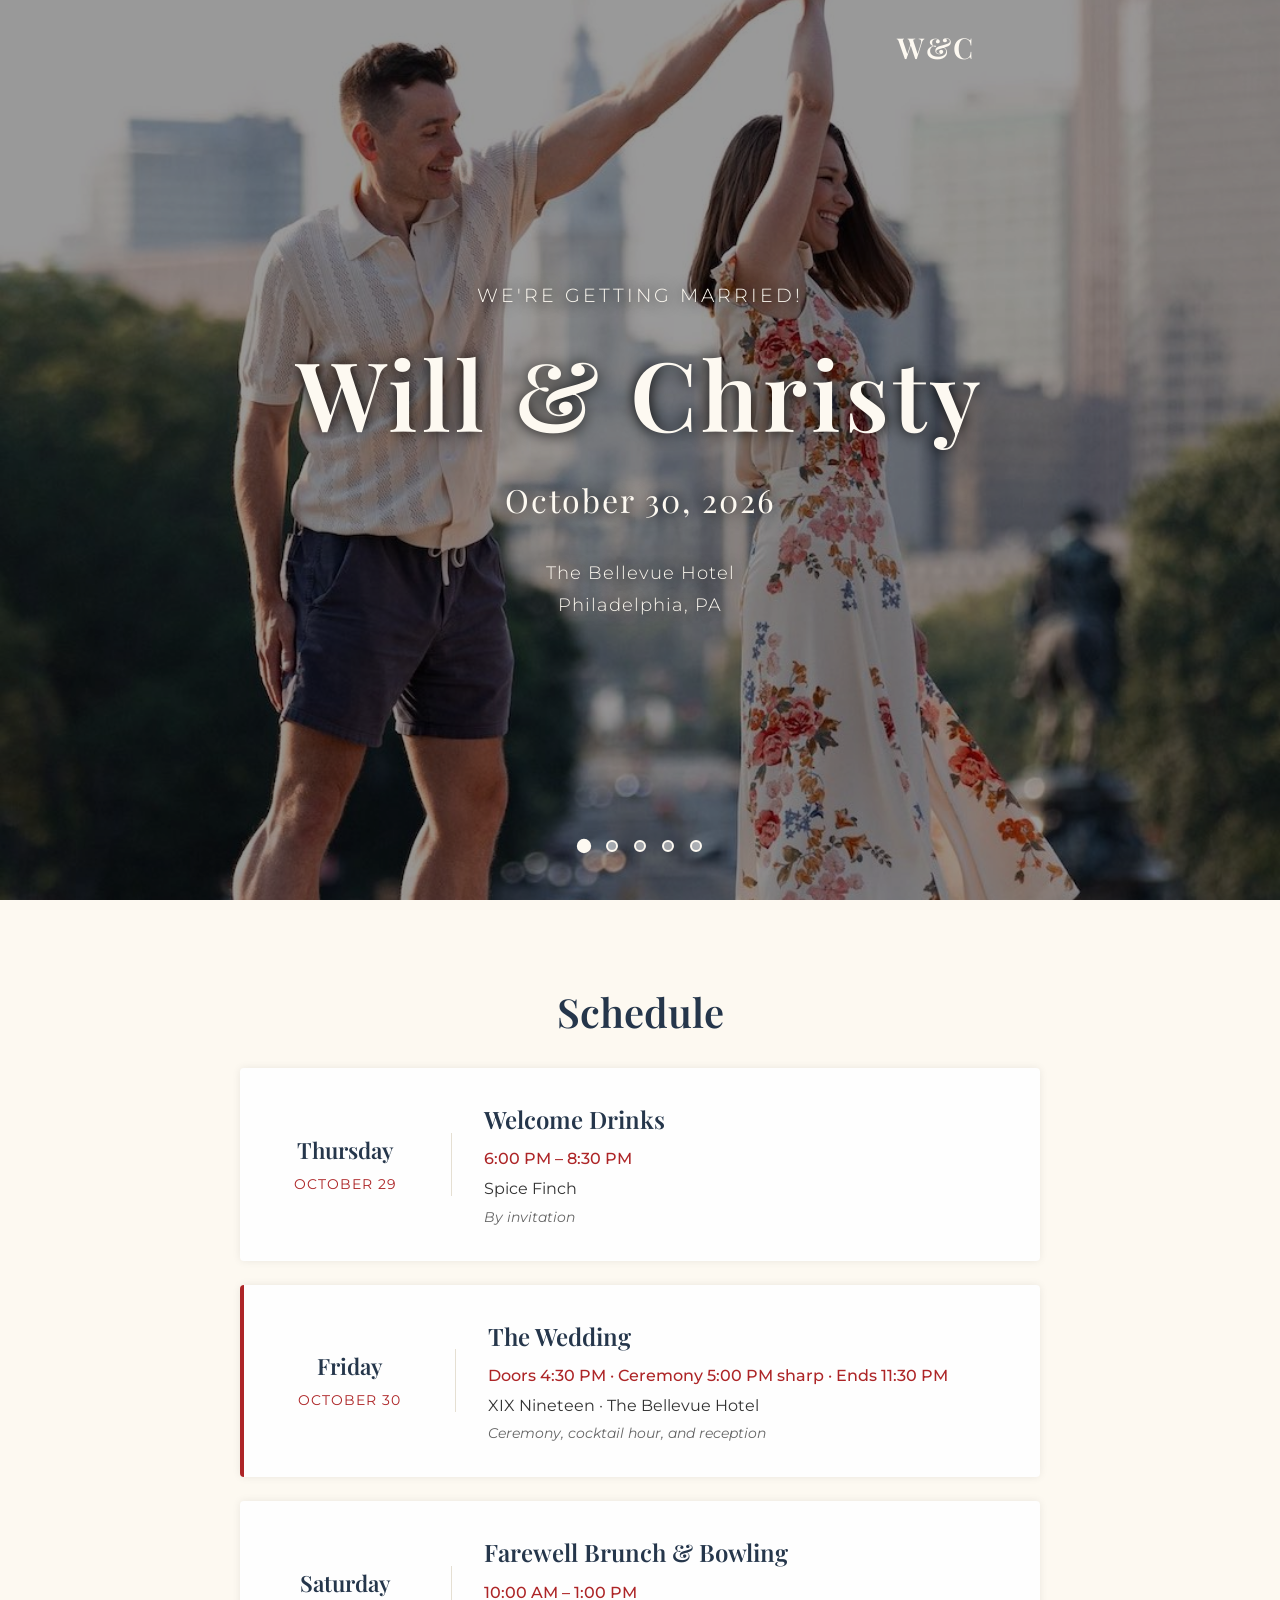
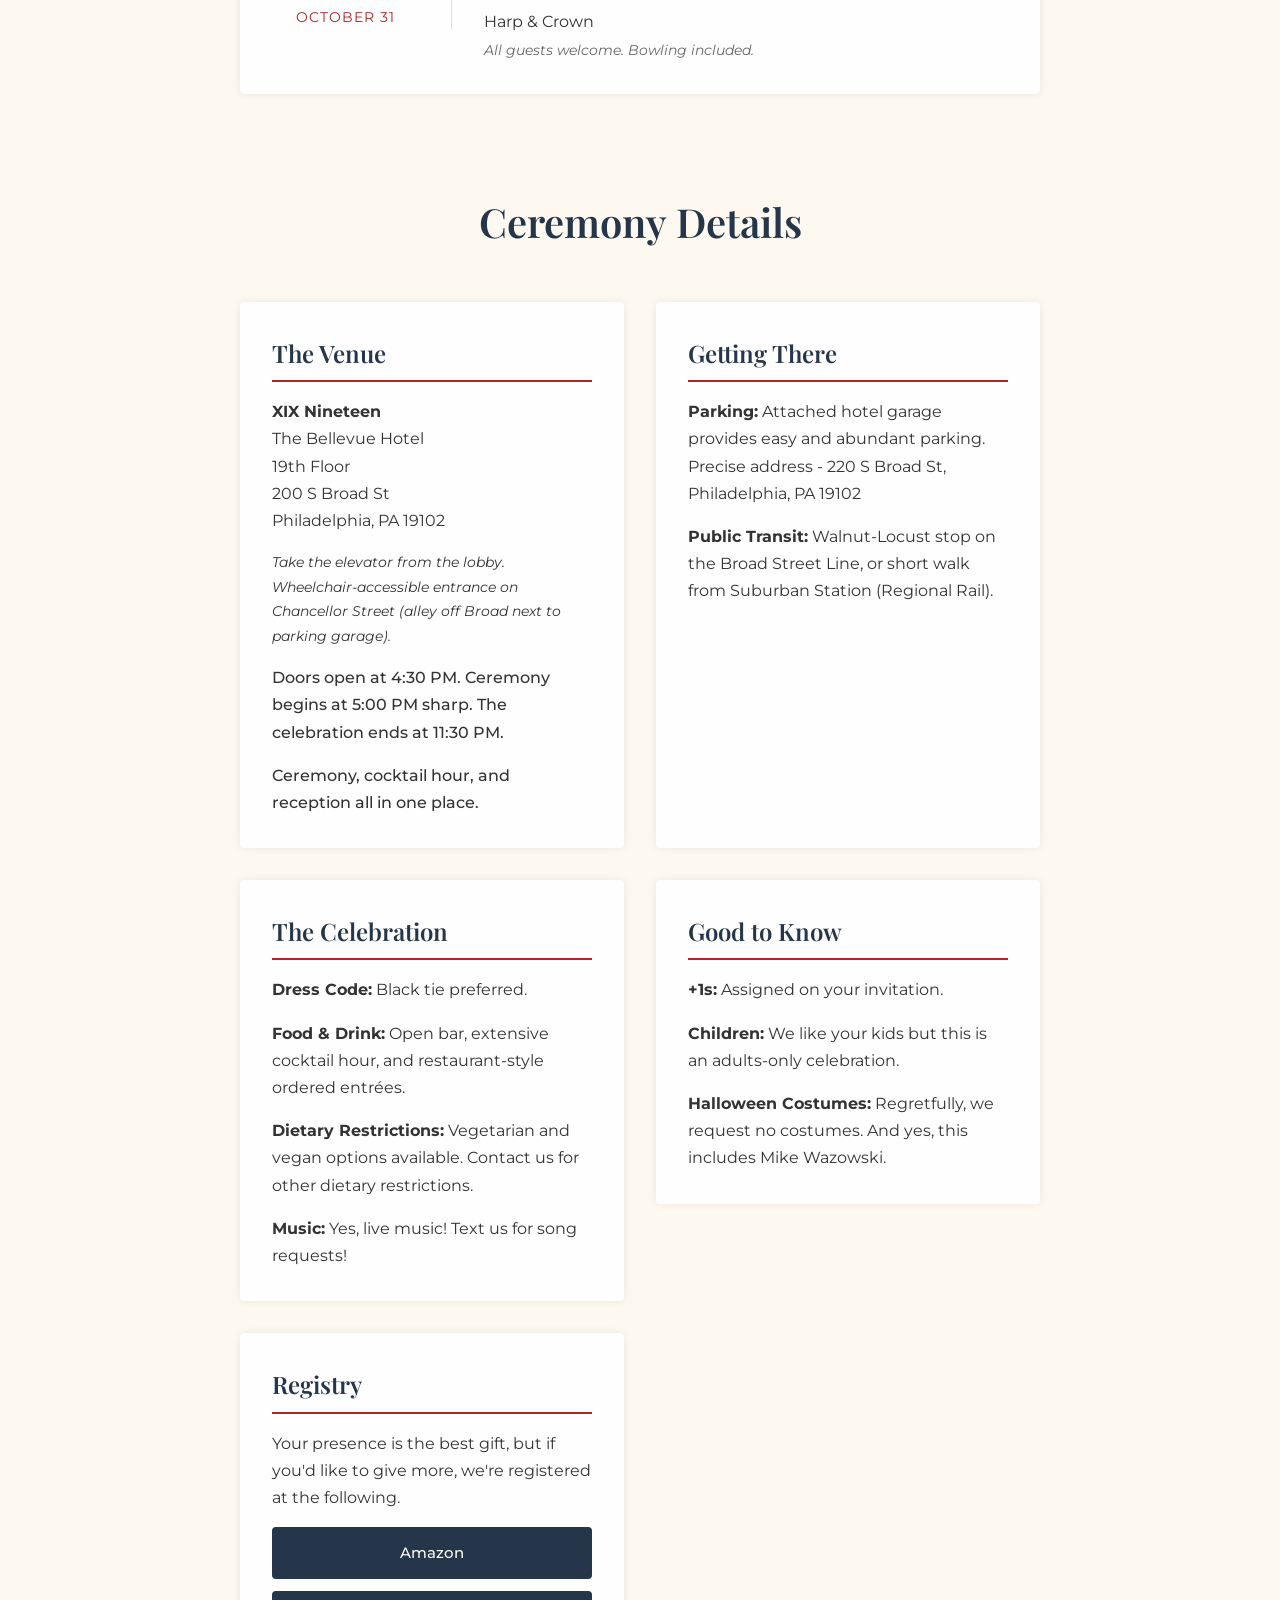
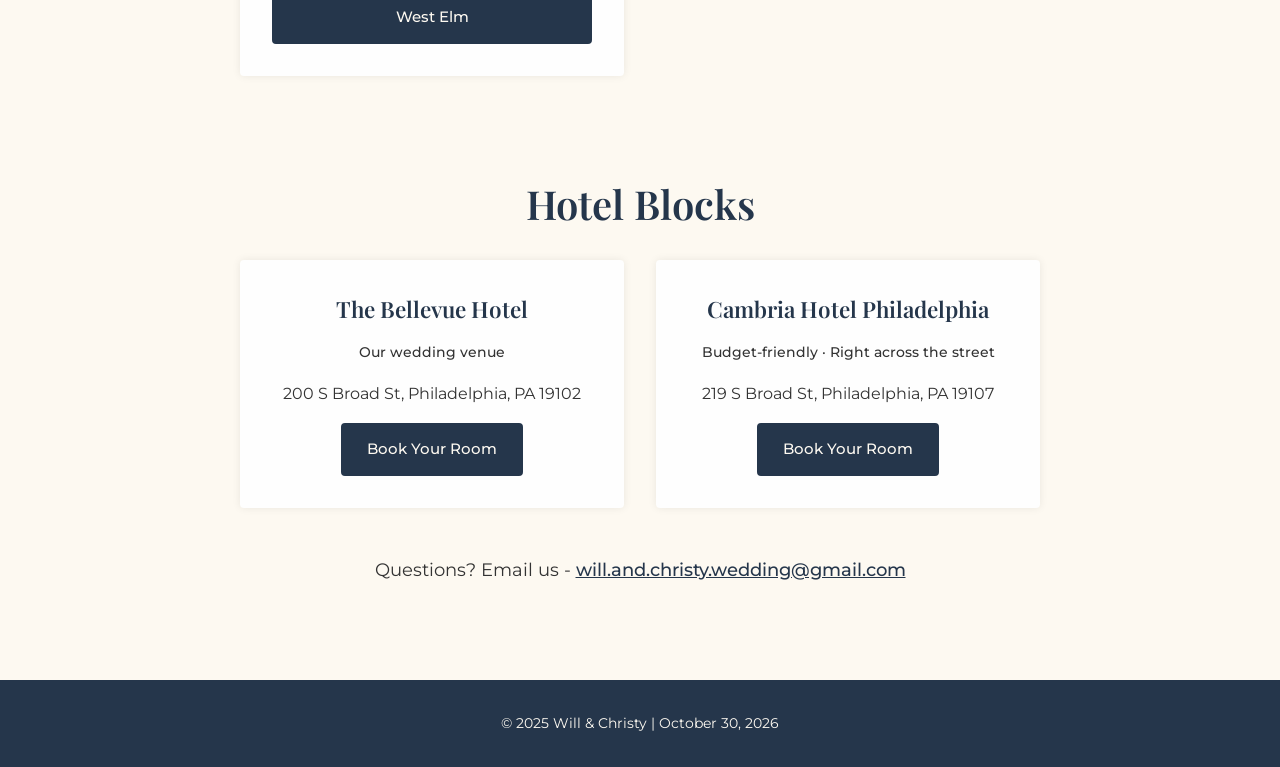
==== commit ba3b83da: "Adding end time" ====
--- a/index.html
+++ b/index.html
@@ -58,7 +58,7 @@
                     </div>
                     <div class="schedule-details">
                         <h3>The Wedding</h3>
-                        <p class="schedule-time">Doors 4:30 PM &middot; Ceremony 5:00 PM sharp</p>
+                        <p class="schedule-time">Doors 4:30 PM &middot; Ceremony 5:00 PM sharp &middot; Ends 11:30 PM</p>
                         <p class="schedule-location">XIX Nineteen &middot; The Bellevue Hotel</p>
                         <p class="schedule-note">Ceremony, cocktail hour, and reception</p>
                     </div>
@@ -91,7 +91,7 @@
                     200 S Broad St<br>
                     Philadelphia, PA 19102</p>
                     <p class="detail-note">Take the elevator from the lobby. Wheelchair-accessible entrance on Chancellor Street (alley off Broad next to parking garage).</p>
-                    <p class="detail-highlight">Doors open at 4:30 PM. Ceremony begins at 5:00 PM sharp.</p>
+                    <p class="detail-highlight">Doors open at 4:30 PM. Ceremony begins at 5:00 PM sharp. The celebration ends at 11:30 PM.</p>
                     <p class="detail-highlight">Ceremony, cocktail hour, and reception all in one place.</p>
                 </div>
 
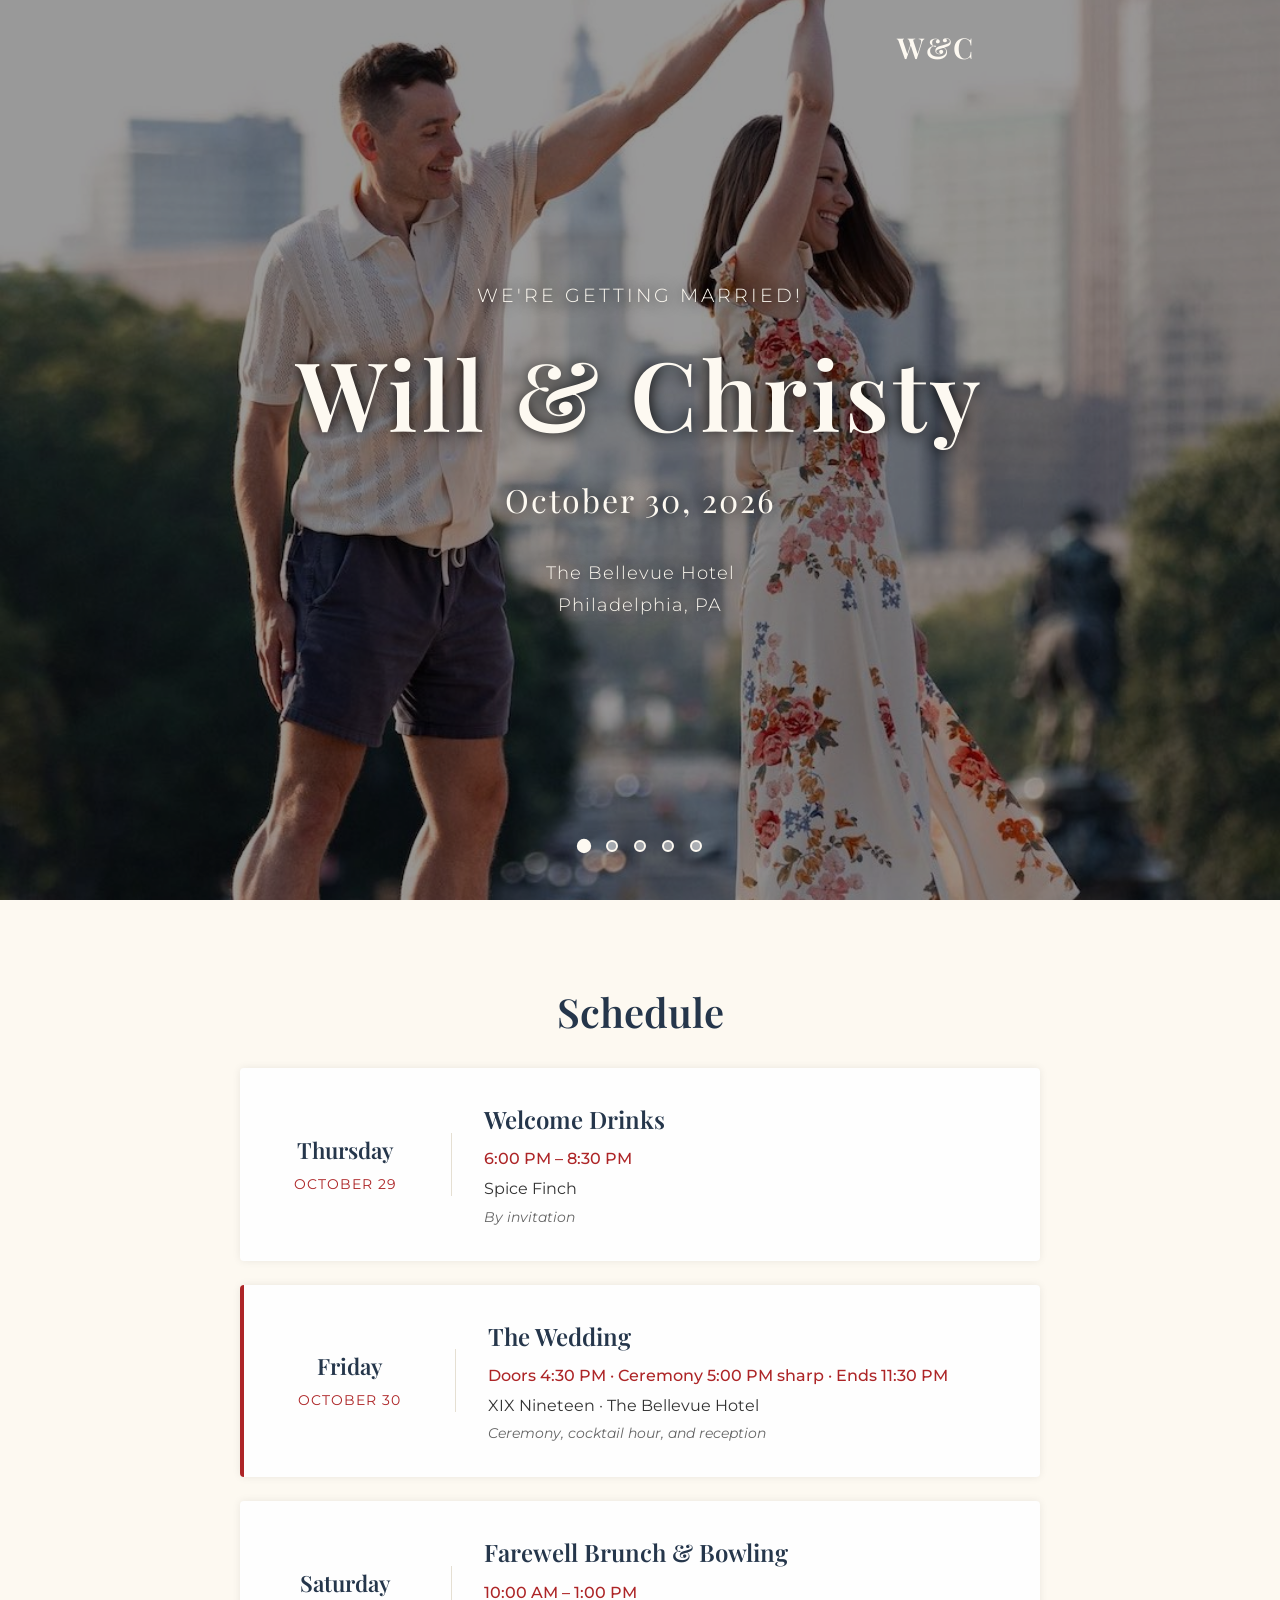
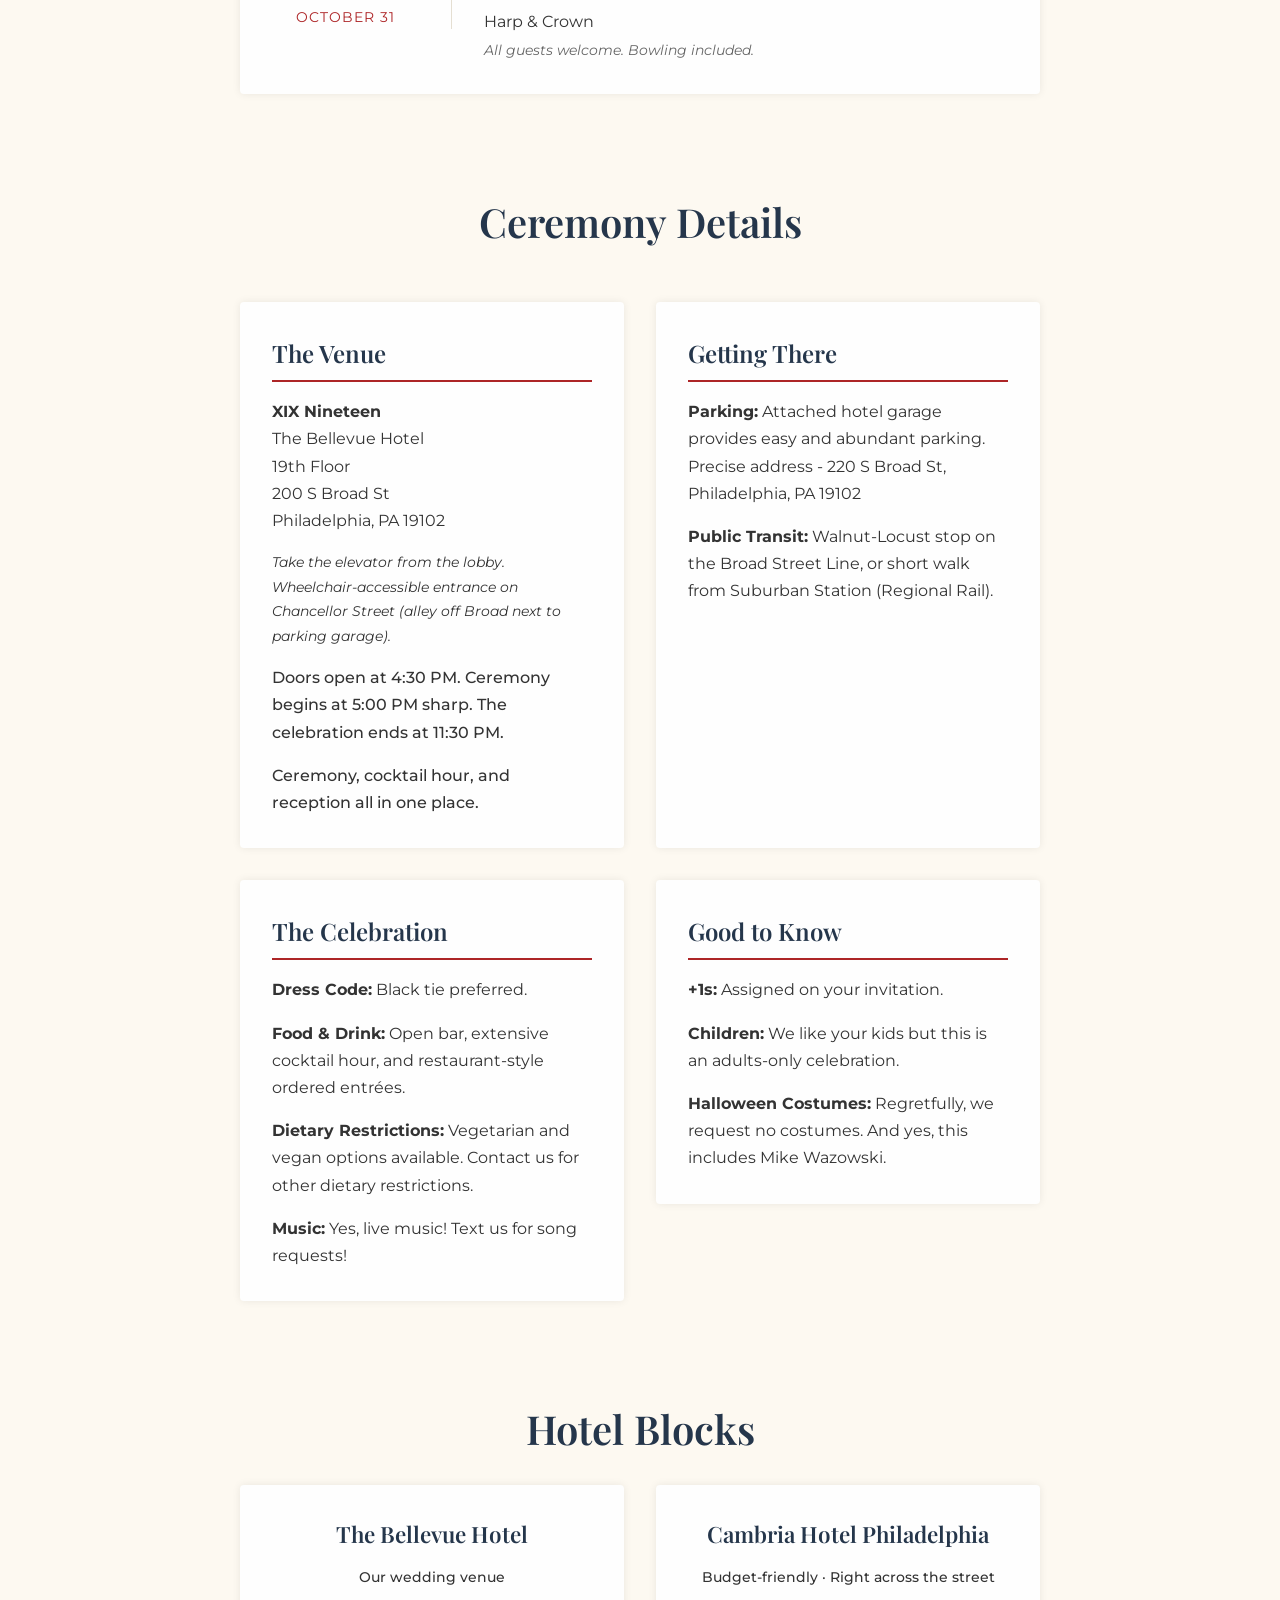
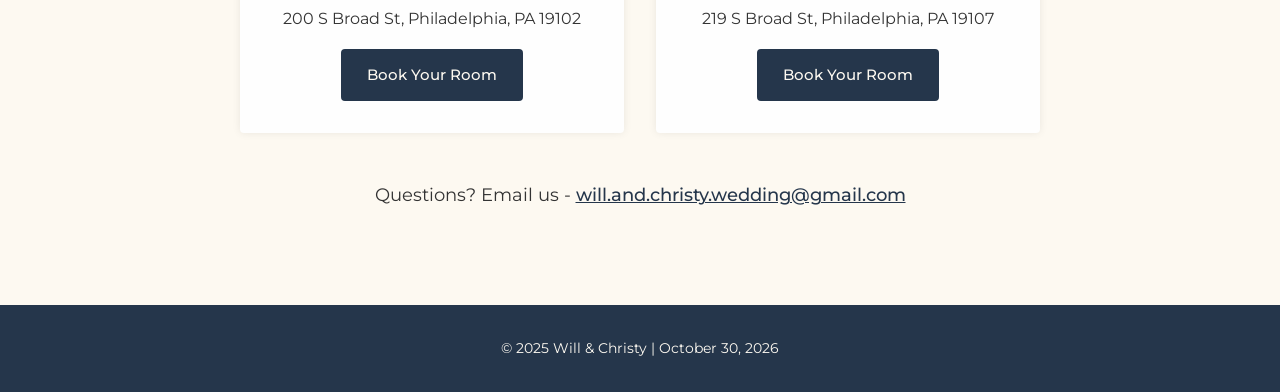
==== commit 5cf27a10: "Removed registry" ====
--- a/index.html
+++ b/index.html
@@ -118,15 +118,6 @@
                         <p><strong>Halloween Costumes:</strong> Regretfully, we request no costumes. And yes, this includes Mike Wazowski.</p>
                     </div>
                 </div>
-
-                <div class="detail-card" id="registry">
-                    <h3>Registry</h3>
-                    <p>Your presence is the best gift, but if you'd like to give more, we're registered at the following.</p>
-                    <div class="registry-links">
-                        <a href="https://www.amazon.com/wedding/guest-view/2G6F0U8JS3A0" target="_blank" rel="noopener noreferrer" class="registry-link">Amazon</a>
-                        <a href="https://www.westelm.com/registry/jnvdwx8xzk/registry-list.html" target="_blank" rel="noopener noreferrer" class="registry-link">West Elm</a>
-                    </div>
-                </div>
             </div>
         </div>
     </section>
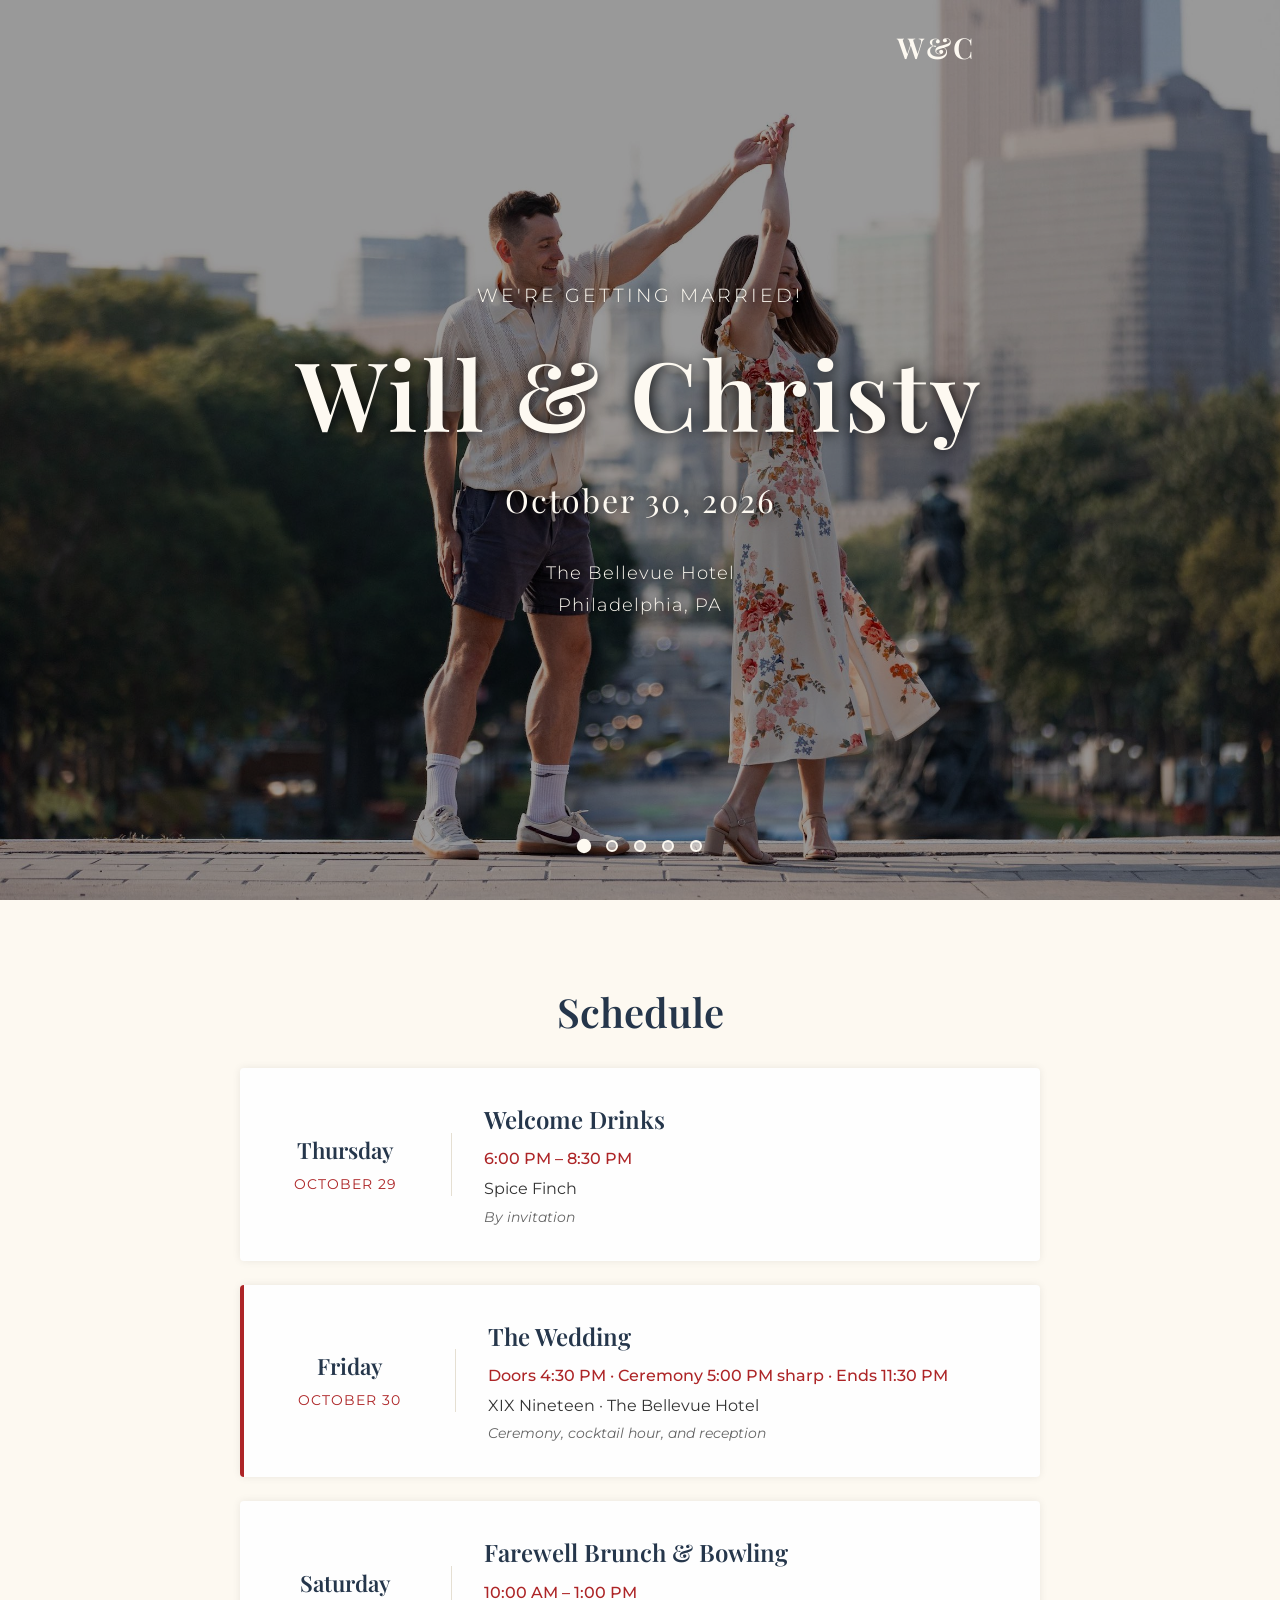
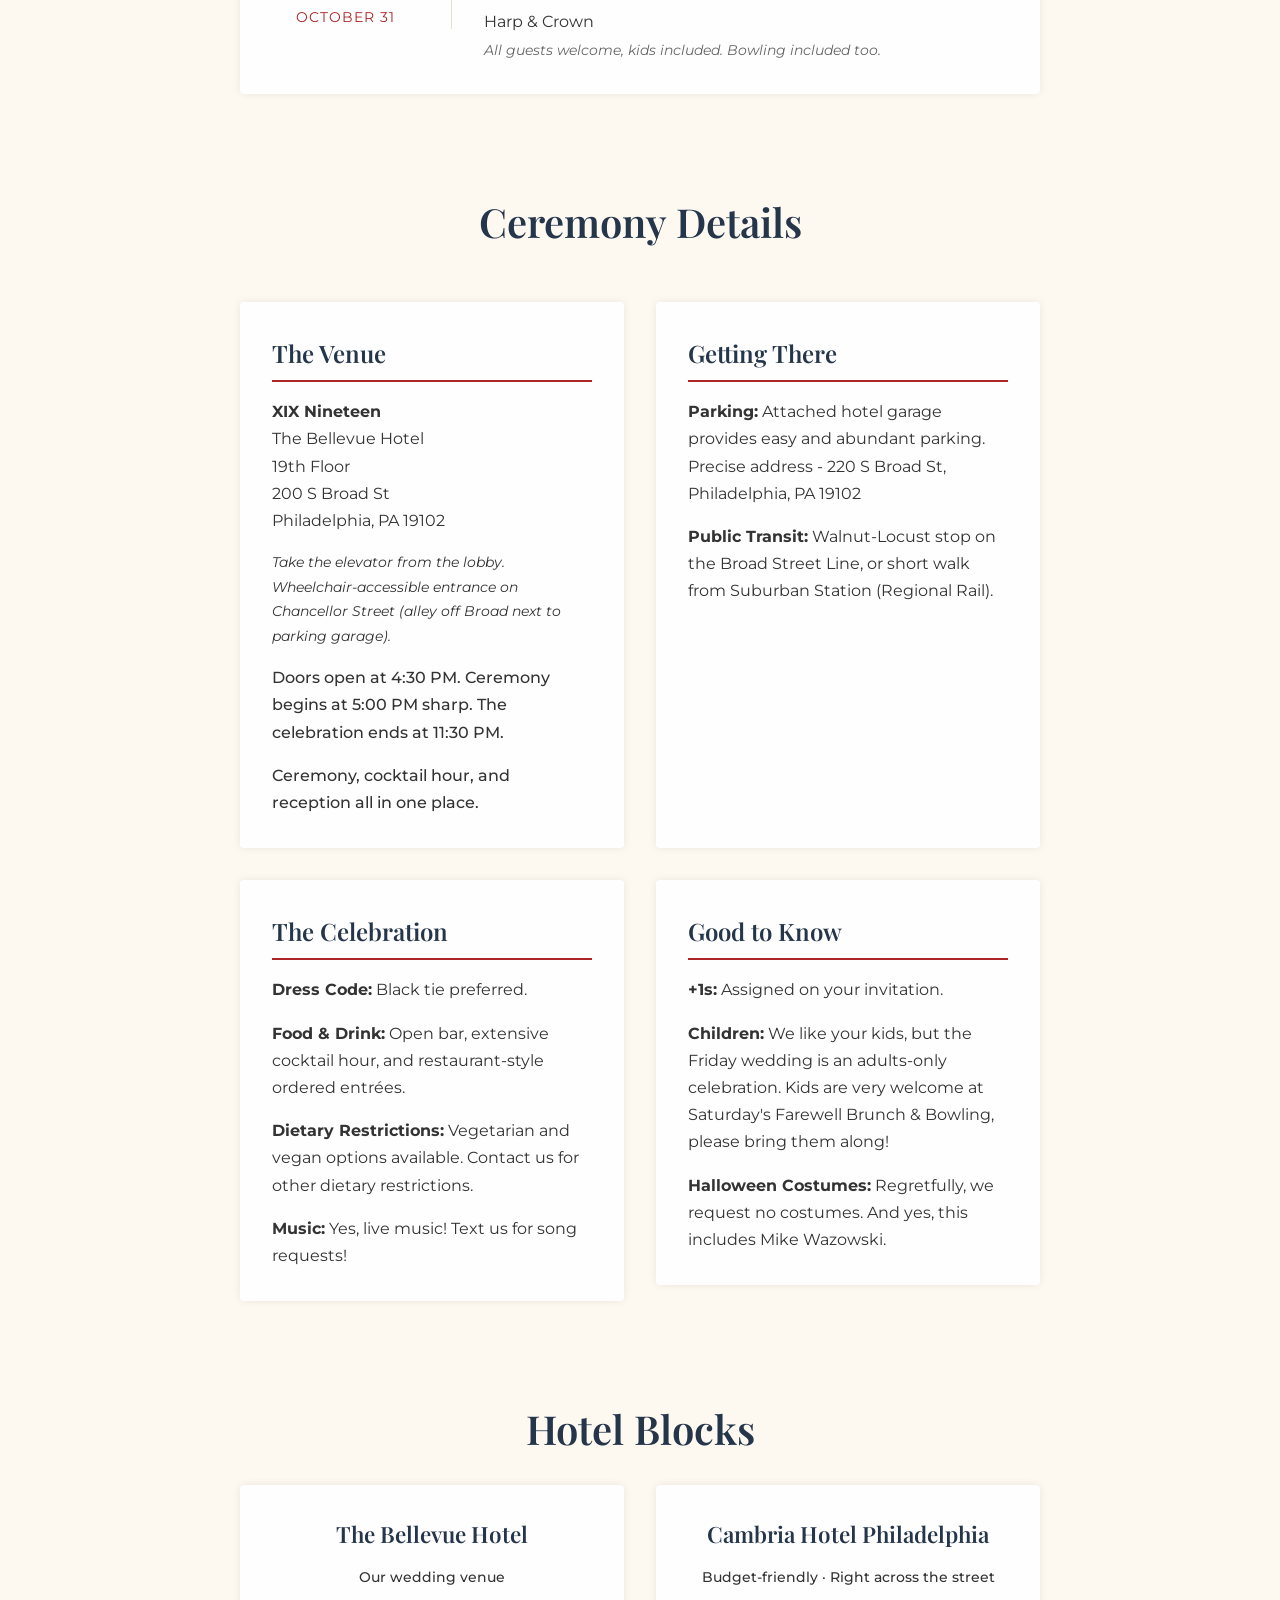
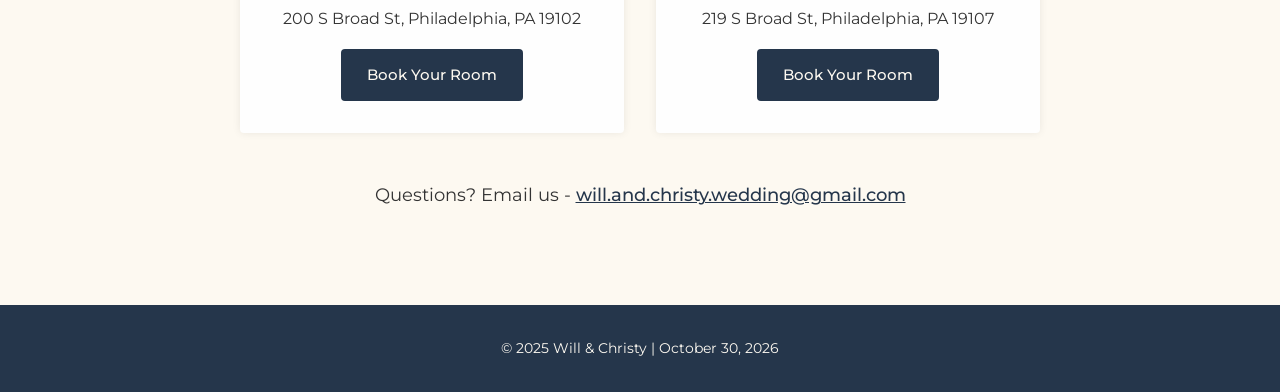
==== commit acd822a2: "Kid-friendly brunch" ====
--- a/index.html
+++ b/index.html
@@ -72,7 +72,7 @@
                         <h3>Farewell Brunch & Bowling</h3>
                         <p class="schedule-time">10:00 AM &ndash; 1:00 PM</p>
                         <p class="schedule-location">Harp &amp; Crown</p>
-                        <p class="schedule-note">All guests welcome. Bowling included.</p>
+                        <p class="schedule-note">All guests welcome, kids included. Bowling included too.</p>
                     </div>
                 </div>
             </div>
@@ -114,7 +114,7 @@
                     <div class="card-content">
                         <h3>Good to Know</h3>
                         <p><strong>+1s:</strong> Assigned on your invitation.</p>
-                        <p><strong>Children:</strong> We like your kids but this is an adults-only celebration.</p>
+                        <p><strong>Children:</strong> We like your kids, but the Friday wedding is an adults-only celebration. Kids are very welcome at Saturday's Farewell Brunch &amp; Bowling, please bring them along!</p>
                         <p><strong>Halloween Costumes:</strong> Regretfully, we request no costumes. And yes, this includes Mike Wazowski.</p>
                     </div>
                 </div>
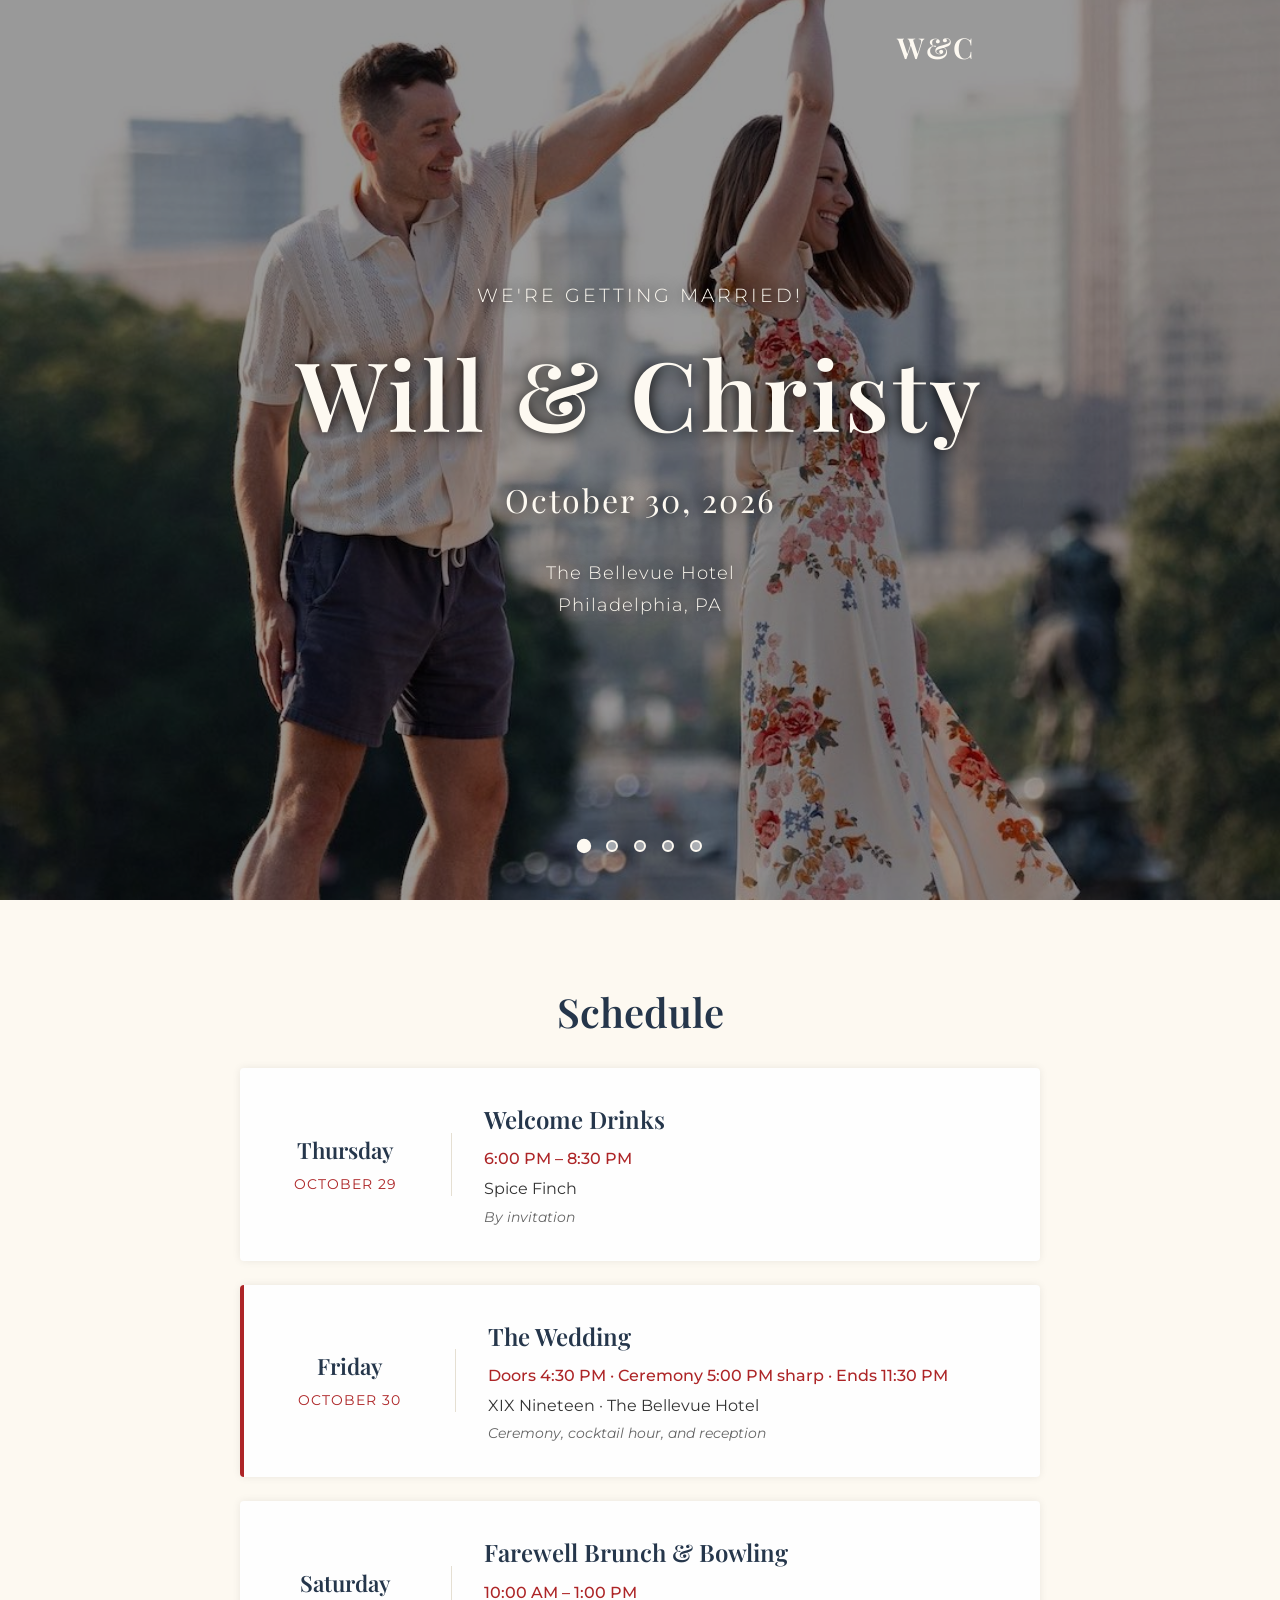
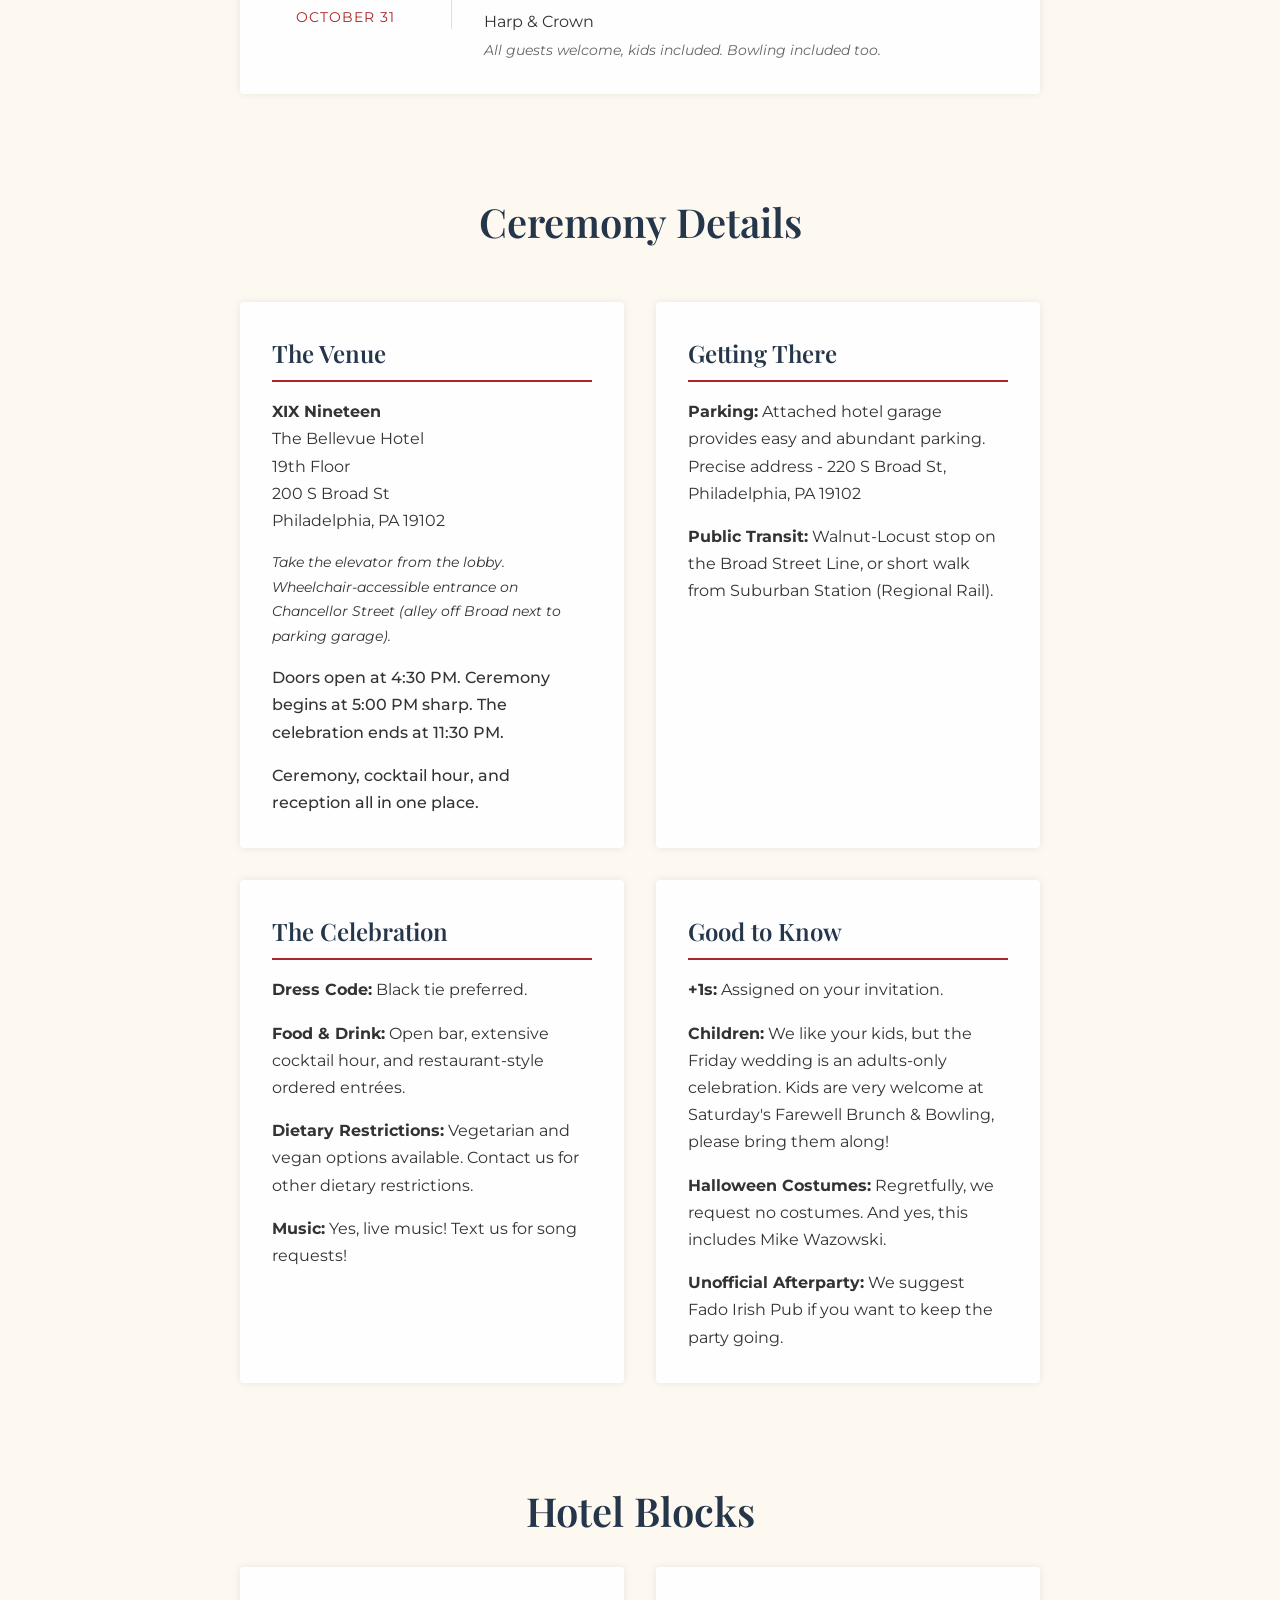
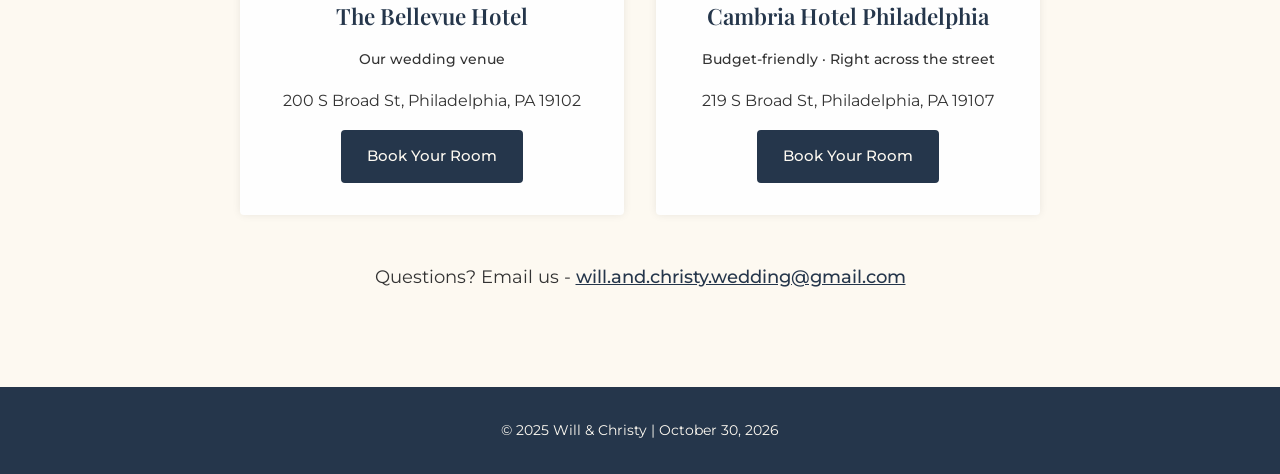
==== commit 0a0e785c: "Afterparty" ====
--- a/index.html
+++ b/index.html
@@ -116,6 +116,7 @@
                         <p><strong>+1s:</strong> Assigned on your invitation.</p>
                         <p><strong>Children:</strong> We like your kids, but the Friday wedding is an adults-only celebration. Kids are very welcome at Saturday's Farewell Brunch &amp; Bowling, please bring them along!</p>
                         <p><strong>Halloween Costumes:</strong> Regretfully, we request no costumes. And yes, this includes Mike Wazowski.</p>
+                        <p><strong>Unofficial Afterparty:</strong> We suggest <a href="https://maps.app.goo.gl/U3RKt4fwpEuKnc7c8" target="_blank" rel="noopener noreferrer">Fado Irish Pub</a> if you want to keep the party going.</p>
                     </div>
                 </div>
             </div>
